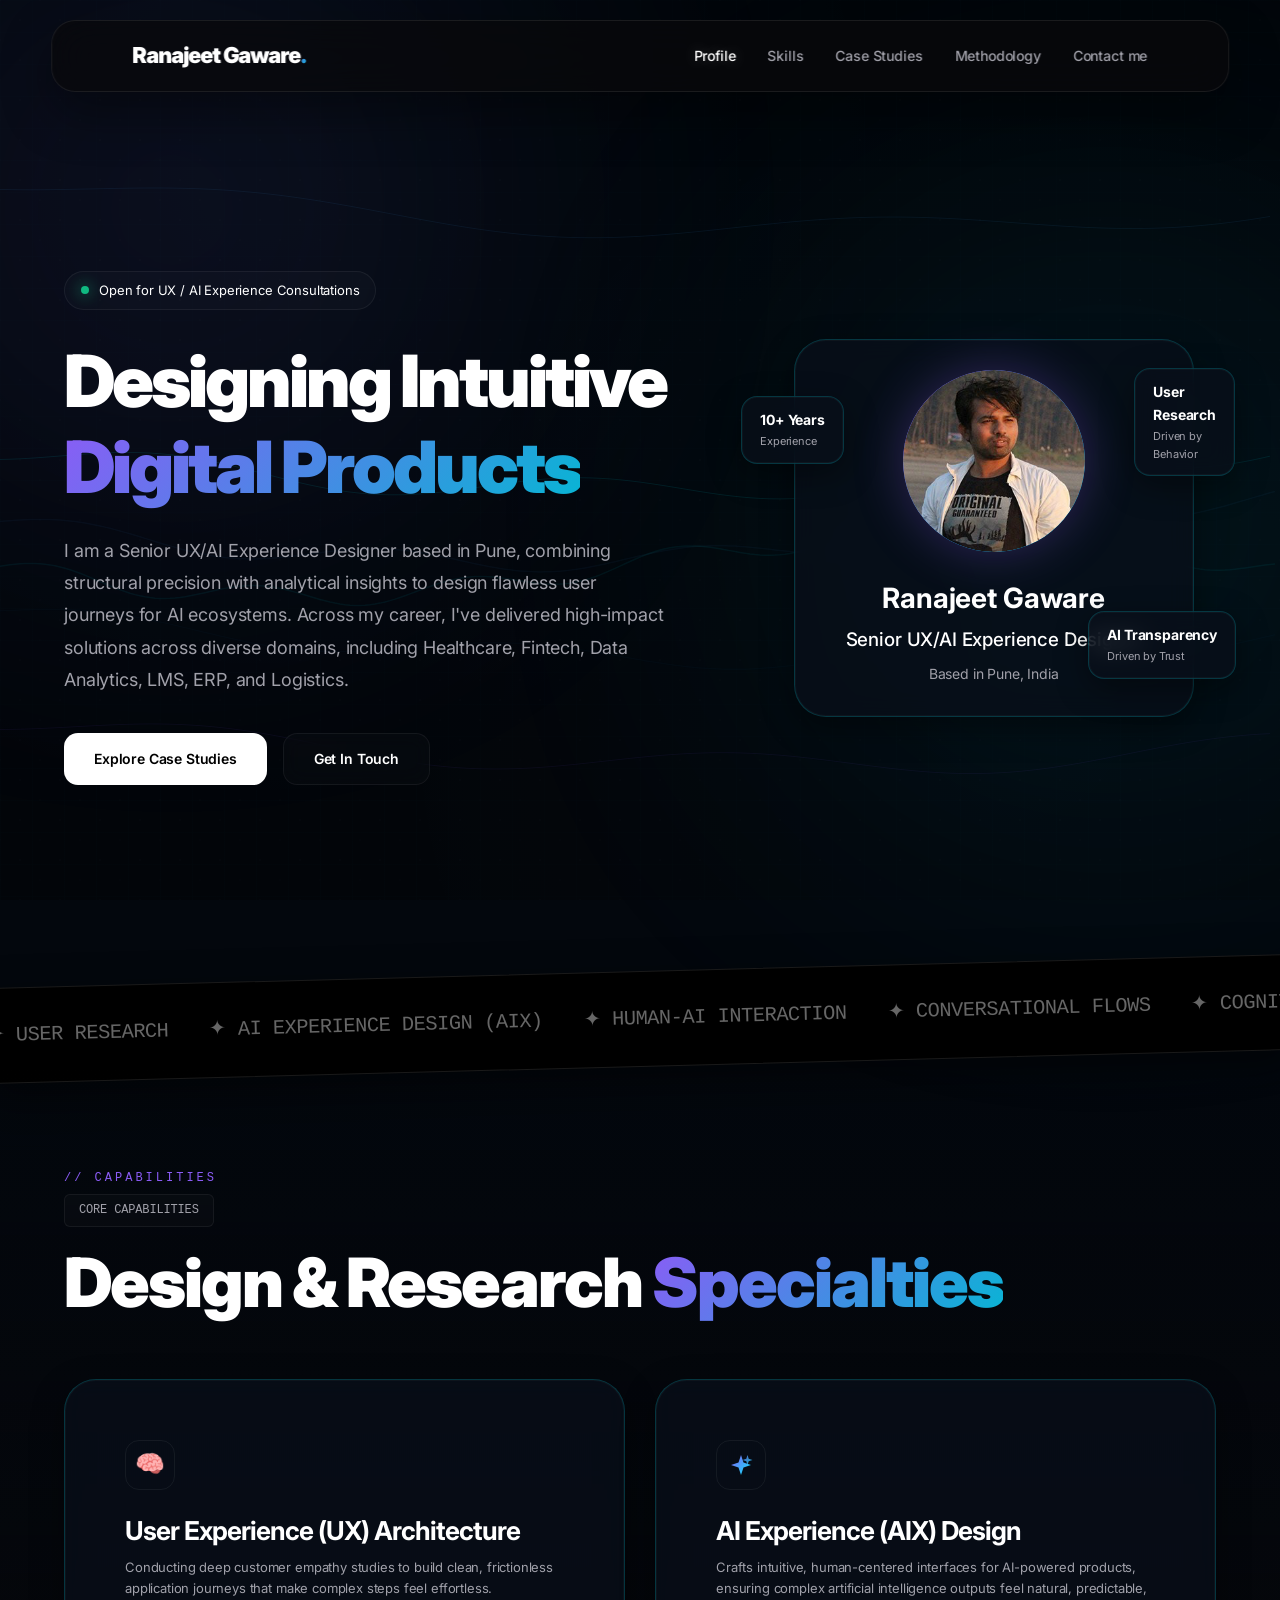
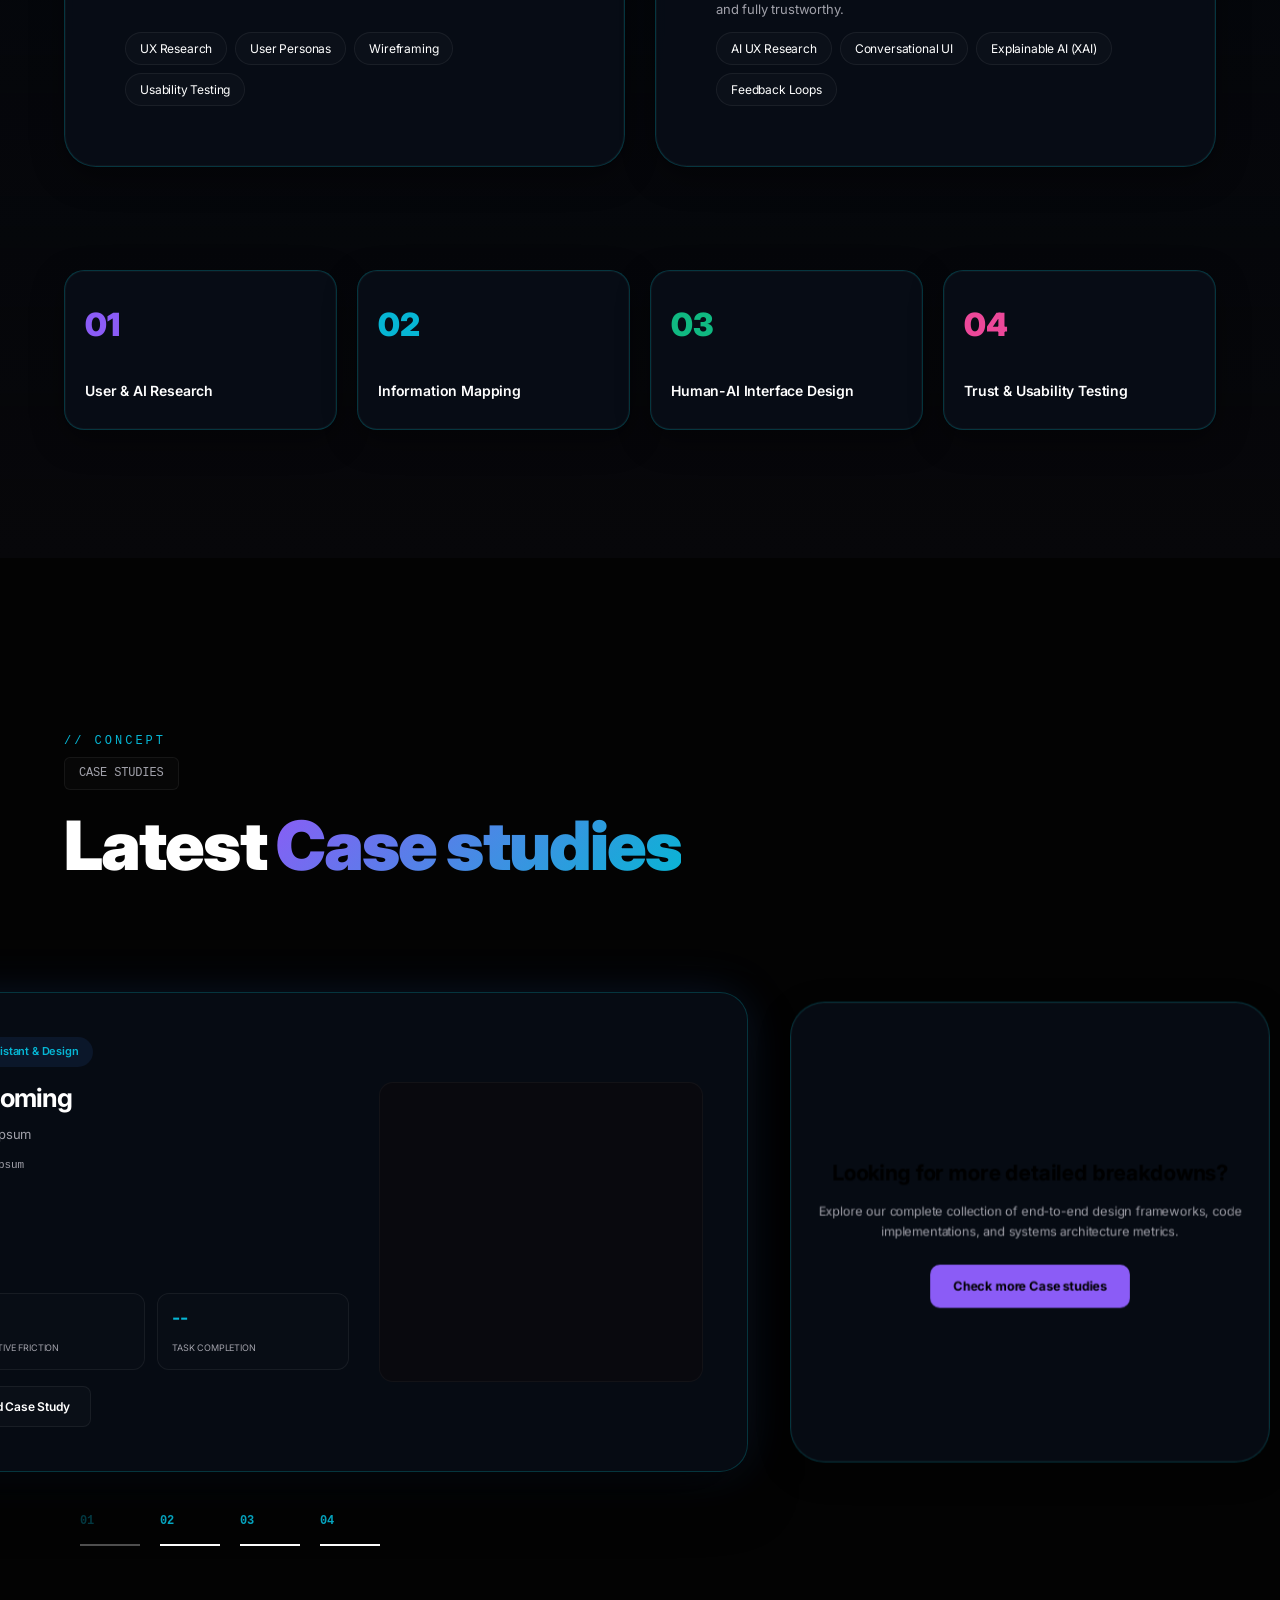
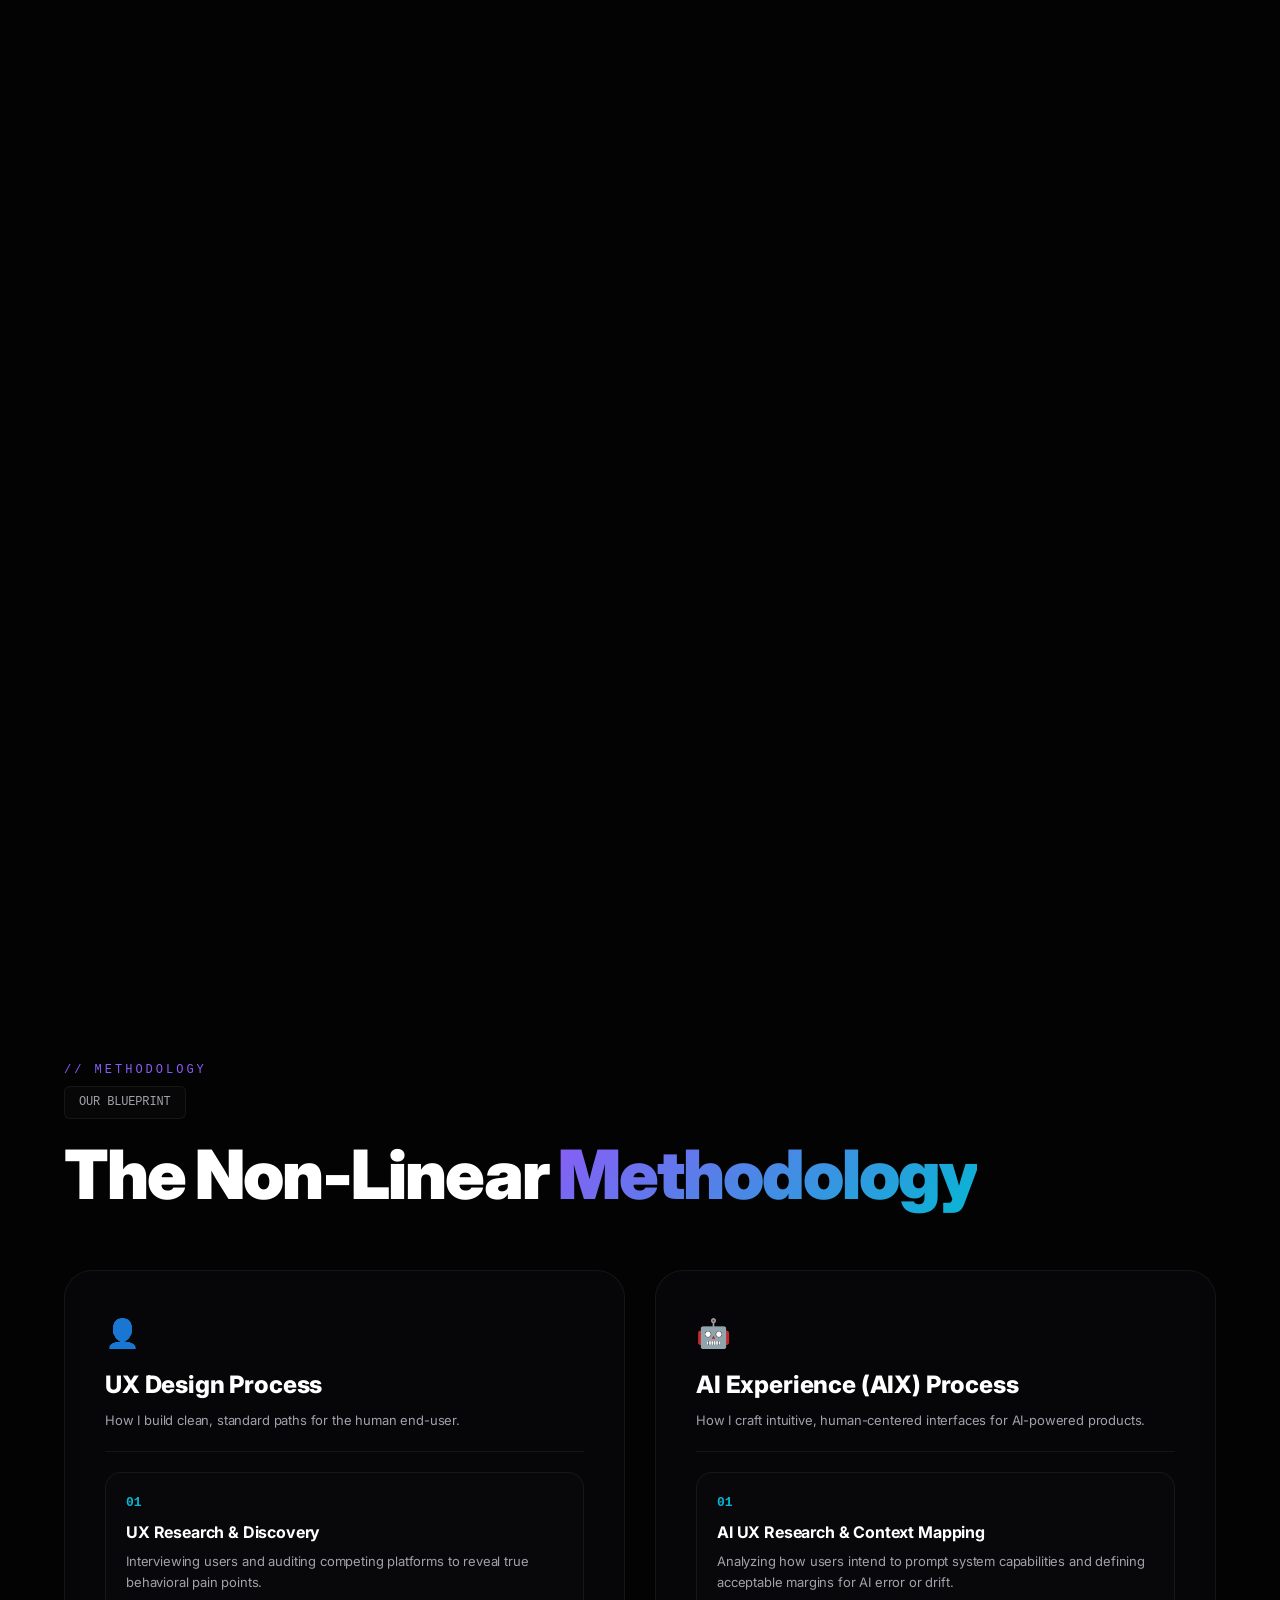
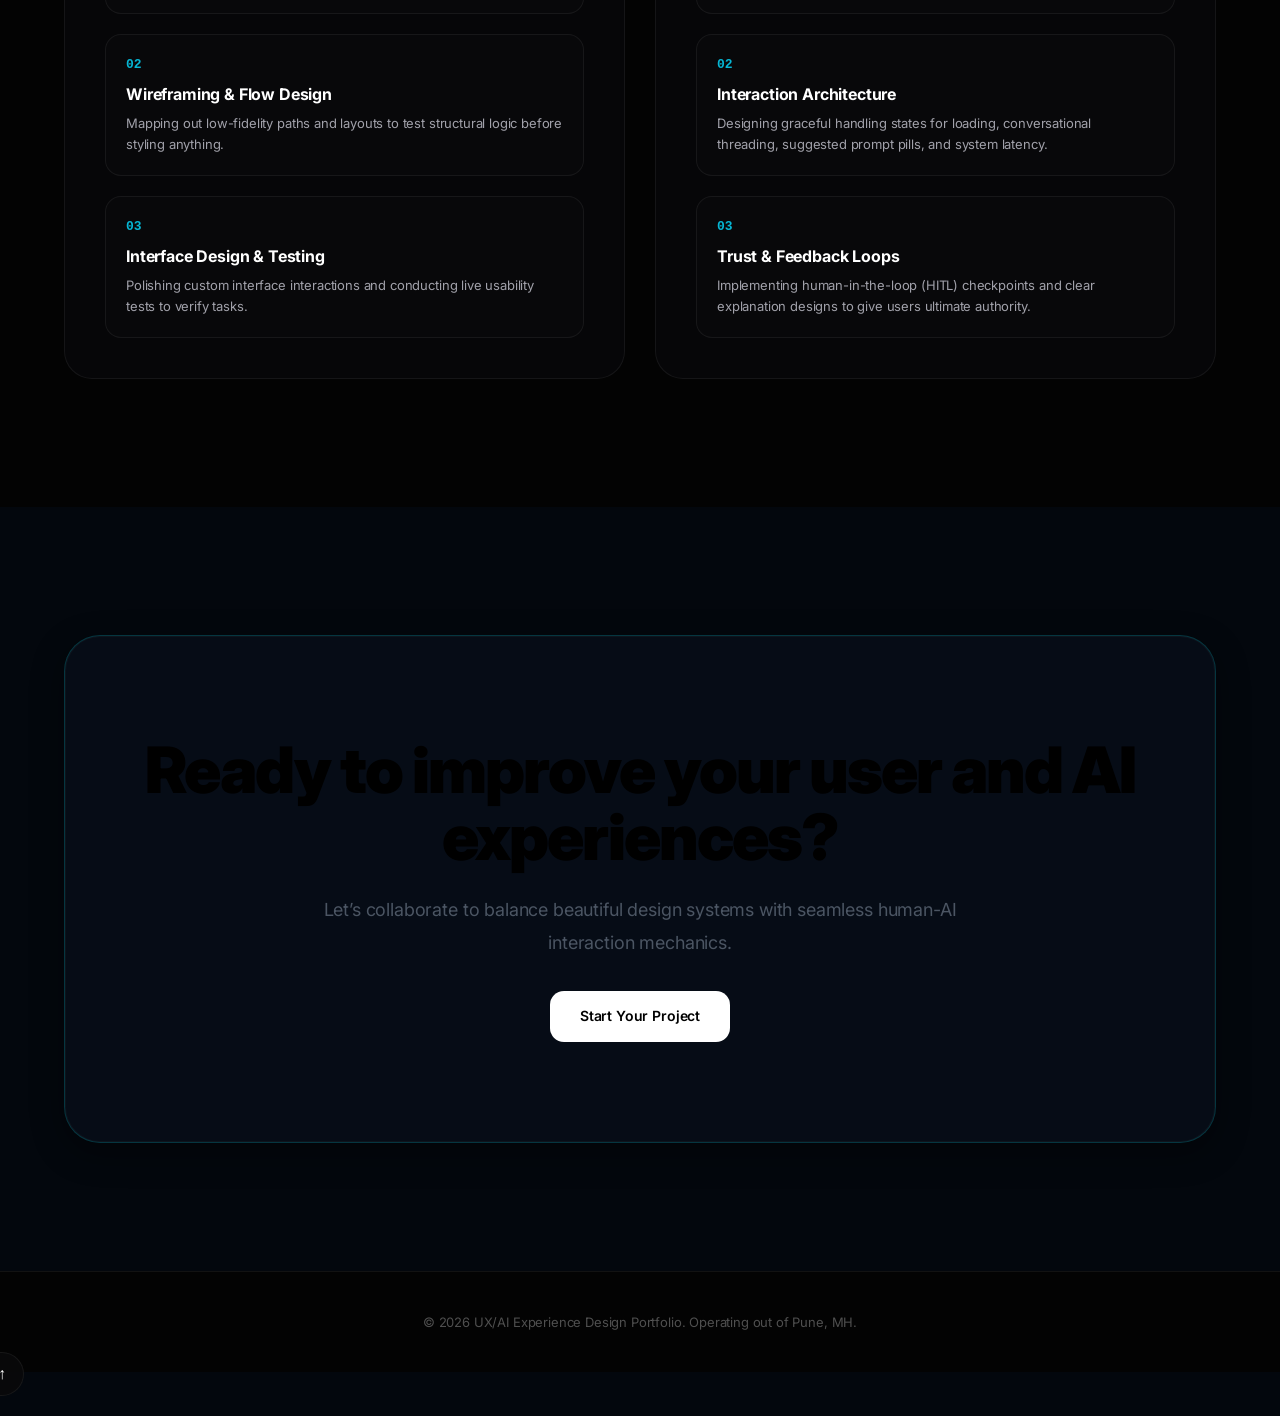
==== Index.html @ 6dd8212b "Add files via upload" ====
<!DOCTYPE html>
<html lang="en">
<head>
    <meta charset="UTF-8">
    <meta name="viewport" content="width=device-width, initial-scale=1.0">
    <title>UX & AI Experience Designer Portfolio</title>
    <link rel="stylesheet" href="style.css">
    <!-- Google Fonts: Inter -->
    <link rel="preconnect" href="https://fonts.googleapis.com">
    <link rel="preconnect" href="https://fonts.gstatic.com" crossorigin>
    <link href="https://fonts.googleapis.com/css2?family=Inter:wght@400;500;600;700;800;900&display=swap" rel="stylesheet">
    <style>
        .img1 {
            width: 100%;
            height: 100%;
            object-fit: cover;
            border-radius: 50%;
        }

        .img2 {
            width: 100%;
            height: 100%;
            object-fit: cover;
        }

        /* Base Body Background Styling */
        body {
            position: relative;
            background-color: #03070d;
        }

        /* 1. Global Page Background Canvas (Waves Animated across entire viewport) */
        #globalWaveCanvas {
            position: fixed;
            top: 0;
            left: 0;
            width: 100vw;
            height: 100vh;
            pointer-events: none;
            z-index: 0;
            opacity: 0.18; /* Softened wave opacity across the whole page */
        }

        /* 2. Global Page Grid Overlay (Subtle HUD Grid across the entire page background) */
        body::before {
            content: "";
            position: fixed;
            inset: 0;
            background-image: 
                radial-gradient(circle at 20% 20%, rgba(0, 242, 254, 0.08) 0%, transparent 50%),
                radial-gradient(circle at 80% 80%, rgba(79, 172, 254, 0.06) 0%, transparent 50%),
                linear-gradient(to right, rgba(0, 242, 254, 0.02) 1px, transparent 1px),
                linear-gradient(to bottom, rgba(0, 242, 254, 0.02) 1px, transparent 1px);
            background-size: 100% 100%, 100% 100%, 32px 32px, 32px 32px;
            pointer-events: none;
            z-index: 0;
            opacity: 0.25; /* Reduced grid opacity for a soft background presence */
        }

        /* Hero Wave Canvas Styling - Scoped overlay inside Hero Section */
        .hero {
            position: relative;
            overflow: hidden;
        }

        #waveCanvas {
            position: absolute;
            top: 0;
            left: 0;
            width: 100%;
            height: 100%;
            pointer-events: none;
            z-index: 1;
            opacity: 0.3; /* Soft opacity for hero interactive wave overlay */
        }

        /* Ensure content sits above the canvas background layer */
        header, section, .skills-marquee, footer, button#backToTop {
            position: relative;
            z-index: 2;
        }

        .hero .container {
            position: relative;
            z-index: 2;
        }

        /* Clean Glassmorphism Cards without individual internal grids */
        .case-card, .expertise-card, .profile-card, .float-card, .feature-box, .cta-card {
            background: rgba(8, 15, 26, 0.75) !important;
            backdrop-filter: blur(12px);
            -webkit-backdrop-filter: blur(12px);
            border: 1px solid rgba(0, 242, 254, 0.18) !important;
            box-shadow: 0 10px 32px 0 rgba(0, 0, 0, 0.4), inset 0 0 0 1px rgba(255, 255, 255, 0.03);
            transition: all 0.3s ease;
        }

        .case-card:hover, .expertise-card:hover {
            border-color: rgba(0, 242, 254, 0.45) !important;
            box-shadow: 0 14px 40px 0 rgba(0, 242, 254, 0.12), inset 0 0 0 1px rgba(0, 242, 254, 0.25);
        }
    </style>
</head>
<body>

    <!-- FULL-PAGE SUBTLE WAVE BACKGROUND CANVAS -->
    <canvas id="globalWaveCanvas"></canvas>

    <!-- 1. SCROLL PROGRESS BAR -->
    <div id="scroll-progress"></div>

    <!-- 2. FLOATING GLOW CANVAS OBJECTS -->
    <div class="glow one"></div>
    <div class="glow two"></div>

    <!-- 3. NAVIGATION HEADER -->
    <header>
        <div class="container">
            <nav>
                <div class="logo">Ranajeet Gaware<span>.</span></div>   
                <button class="nav-toggle" id="navToggle" aria-label="Toggle navigation">
                    <span></span>
                    <span></span>
                    <span></span>
                </button>
                <div class="menu" id="navMenu">
                    <a href="home.html" class="active">Profile</a>
                    <a href="#expertise">Skills</a>
                    <a href="cccc_copy.html">Case Studies</a>
                    <a href="Methodology.html">Methodology</a>
                    <a href="contact_me.html">Contact me</a>
                </div>
            </nav>
        </div>
    </header>

    <!-- 4. HERO SECTION (Personalized Profile with Interactive Wave Background) -->
    <section id="hero" class="hero">
        <canvas id="waveCanvas"></canvas>
        <div class="container">
            <div class="hero-grid">
                <div class="hero-left">
                    <div class="badge">
                        <div class="badge-dot"></div>
                        <span>Open for UX / AI Experience Consultations</span>
                    </div>
                    <h1 class="hero-title">Designing Intuitive <span class="gradient">Digital Products</span></h1>
                    <p class="hero-text">I am a Senior UX/AI Experience Designer based in Pune, combining structural precision with analytical insights to design flawless user journeys for AI ecosystems. Across my career, I've delivered high-impact solutions across diverse domains, including Healthcare, Fintech, Data Analytics, LMS, ERP, and Logistics.</p>
                    <div class="hero-buttons">
                        <a href="cccc_copy.html" class="btn btn-primary">Explore Case Studies</a>
                        <a href="#cta" class="btn btn-secondary">Get In Touch</a>
                    </div>
                </div>
                <div class="hero-right">
                    <div class="profile-card">
                        <div class="avatar"><img src="pf.jpg" alt="Ranajeet Gaware Profile" class="img1"></div>
                        <div class="profile-name">
                            <h2 class="profile-title">Ranajeet Gaware</h2>
                            <h3 style="font-weight:500;">Senior UX/AI Experience Designer</h3>
                            <p class="profile-role">Based in Pune, India</p>
                        </div>
                    </div>
                    <div class="float-card float-one">
                      
                            <h4>10+ Years</h4>
                        <p>Experience</p>
                    </div>
                    <div class="float-card float-two">
                        <h4>AI Transparency</h4>
                        <p>Driven by Trust</p>
                    </div>
                     <div class="float-card float-three" style="margin-left: 382px; margin-top: 29px;">
                         <h4>User Research</h4>
                        <p>Driven by Behavior</p>
                    </div>  
                </div>
            </div>
        </div>
    </section>

    <!-- 5. SKILLS MARQUEE -->
    <div class="skills-marquee">
        <div class="marquee">
            <div class="marquee-content">
                <span>✦ User Research</span>
                <span>✦ AI Experience Design (AIX)</span>
                <span>✦ Human-AI Interaction</span>
                <span>✦ Conversational Flows</span>
                <span>✦ Cognitive Load Optimization</span>
                <span>✦ Trust & Transparency</span>
                <span>✦ User Research</span>
                <span>✦ AI Experience Design (AIX)</span>
            </div>
        </div>
    </div>

    <!-- 6. CORE SYSTEMS OF EXECUTION -->
    <section id="expertise" class="expertise">
        <div class="container">
            <div class="section-header">
                <div class="section-label">Core Capabilities</div>
                <h2 class="section-title">Design & Research <span class="gradient">Specialties</span></h2>
            </div>
            
            <div class="expertise-grid">
                <!-- Card 1: UX Focus -->
                <div class="expertise-card ux-card">
                    <div>
                        <div class="card-icon">🧠</div>
                        <h3 class="card-title">User Experience (UX) Architecture</h3>
                        <p class="card-text">Conducting deep customer empathy studies to build clean, frictionless application journeys that make complex steps feel effortless.</p>
                    </div>
                    <div class="tags">
                        <span class="tag">UX Research</span>
                        <span class="tag">User Personas</span>
                        <span class="tag">Wireframing</span>
                        <span class="tag">Usability Testing</span>
                    </div>
                </div>

                <!-- Card 2: AI Experience Focus -->
                <div class="expertise-card aix-card">
                    <div>
                        <div class="card-icon">
                     <svg width="24" height="24" viewBox="0 0 24 24" fill="none" xmlns="http://www.w3.org/2000/svg">
  <defs>
    <linearGradient id="ai-sparkle-gradient" x1="2" y1="2" x2="23.5" y2="22" gradientUnits="userSpaceOnUse">
      <stop offset="0%" stop-color="#8B5CF6" />
      <stop offset="100%" stop-color="#00F0FF" />
    </linearGradient>
  </defs>
  
  <!-- Primary Sparkle -->
  <path d="M12 2L14.5 9.5L22 12L14.5 14.5L12 22L9.5 14.5L2 12L9.5 9.5L12 2Z" fill="url(#ai-sparkle-gradient)"/>
  
  <!-- Secondary Accent Sparkle -->
  <path d="M18.5 2L19.7 5.8L23.5 7L19.7 8.2L18.5 12L17.3 8.2L13.5 7L17.3 5.8L18.5 2Z" fill="url(#ai-sparkle-gradient)" opacity="0.8"/>
</svg>
</div>
                        <h3 class="card-title">AI Experience (AIX) Design</h3>
                        <p class="card-text">Crafts intuitive, human-centered interfaces for AI-powered products, ensuring complex artificial intelligence outputs feel natural, predictable, and fully trustworthy.</p>
                    </div>
                    <div class="tags">
                        <span class="tag">AI UX Research</span>
                        <span class="tag">Conversational UI</span>
                        <span class="tag">Explainable AI (XAI)</span>
                        <span class="tag">Feedback Loops</span>
                    </div>
                </div>
            </div>

            <!-- Quantitative Skill Validation Grid Below -->
            <div class="feature-stats">
                <div class="feature-box fb-1">
                    <div class="feature-number">01</div>
                    <div class="feature-title">User & AI Research</div>
                </div>
                <div class="feature-box fb-2">
                    <div class="feature-number">02</div>
                    <div class="feature-title">Information Mapping</div>
                </div>
                <div class="feature-box fb-3">
                    <div class="feature-number">03</div>
                    <div class="feature-title">Human-AI Interface Design</div>
                </div>
                <div class="feature-box fb-4">
                    <div class="feature-number">04</div>
                    <div class="feature-title">Trust & Usability Testing</div>
                </div>
            </div>
        </div>
    </section>

    <!-- Home Page Case Studies Section -->
    <section class="scroll-carousel-section car_bg">
        <div class="carousel-sticky-wrapper">
            <div class="container">
                <div class="section-header">
                    <div class="section-label">CASE STUDIES</div>
                    <h2 class="section-title">Latest <span class="gradient">Case studies</span></h2>
                </div>
            </div>

            <!-- Horizontal Carousel Track Container -->
            <div class="carousel-track-container" id="carouselContainer">
              <div class="carousel-track" id="caseStudiesTrack">
                    
                    <!-- Card 1 -->
                   <div class="case-card" data-index="1">
                        <div class="card-left">
                            <div>
                                <span class="card-tag tag-purple">AI Assistant & Design</span>
                                <h3 class="card-title">Upcoming</h3>
                                <p class="card-text">Lorem Ipsum</p>
                                <div class="card-meta">Lorem Ipsum</div>
                            </div>
                            <div class="card-bottom-content">
                                <div class="card-metrics">
                                    <div class="metric-box">
                                        <span class="m-val">--</span>
                                        <span class="m-lbl">Cognitive Friction</span>
                                    </div>
                                    <div class="metric-box">
                                        <span class="m-val">--</span>
                                        <span class="m-lbl">Task Completion</span>
                                    </div>
                                </div>
                                <a href="#" class="btn-case">Read Case Study</a>
                            </div>
                        </div>
                        <div class="card-right">
                            <div class="wireframe-mockup layout-bottom">
                                <div class="wf-header"><span class="dot"></span><span class="dot"></span><span class="dot"></span></div>
                                <div class="wf-main-block"></div>
                                <div class="wf-grid-bottom"><div class="wf-block"></div><div class="wf-block"></div></div>
                            </div>
                        </div>
                    </div>


                    <!-- Card 2 -->

  <a href="cccc_copy.html" style="text-decoration: none;">
                    <div class="case-card" data-index="2" >
                        <div class="card-left">
                            <div>
                                <span class="card-tag tag-blue">Retail Analytics Suite</span>
                                <h3 class="card-title">Optimizing Multi-Market Retail Assortments</h3>
                                <p class="card-text">Designed an end-to-end operational workspace that transforms granular multi-attribute store performance data into highly targeted, macro-optimized location clusters.</p>
                                <div class="card-meta">UX/UI Design • Data Architecture Layout</div>
                            </div>
                            <div class="card-bottom-content">
                                <div class="card-metrics">
                                    <div class="metric-box">
                                        <span class="m-val">+42%</span>
                                        <span class="m-lbl">Completion Speed</span>
                                    </div>
                                    <div class="metric-box">
                                        <span class="m-val">+4.2%</span>
                                        <span class="m-lbl">PROFIT MARGIN GROW</span>
                                    </div>
                                </div>
                                <a href="#" class="btn-case">Read Case Study</a>
                            </div>
                        </div>
                    <a href="cccc_copy.html" style="text-decoration: none;">   <div class="card-right">
                            <div class="wireframe-mockup layout-top">
                                <div class="wf-header"><span class="dot"></span><span class="dot"></span><span class="dot"></span></div>
                                <div class="wf-main-block"><img src="CS11.png" alt="Case Study Preview" class="img2"></div>
                            </div></a> 
                        </div>
                    </div>
                    </a>





                   
                    <!-- Card 3 -->
                    <div class="case-card" data-index="3">
                        <div class="card-left">
                            <div>
                                <span class="card-tag tag-blue">AI Assistant & Design</span>
                                <h3 class="card-title">Upcoming</h3>
                                <p class="card-text">Lorem Ipsum</p>
                                <div class="card-meta">Lorem Ipsum</div>
                            </div>
                            <div class="card-bottom-content">
                                <div class="card-metrics">
                                    <div class="metric-box">
                                        <span class="m-val">--</span>
                                        <span class="m-lbl">Cognitive Friction</span>
                                    </div>
                                    <div class="metric-box">
                                        <span class="m-val">--</span>
                                        <span class="m-lbl">Task Completion</span>
                                    </div>
                                </div>
                                <a href="#" class="btn-case">Read Case Study</a>
                            </div>
                        </div>
                        <div class="card-right">
                            <div class="wireframe-mockup layout-top">
                                <div class="wf-header"><span class="dot"></span><span class="dot"></span><span class="dot"></span></div>
                                <div class="wf-main-block"></div>
                                <div class="wf-grid-top"><div class="wf-block"></div><div class="wf-block"></div><div class="wf-block"></div></div>
                            </div>
                        </div>
                    </div>

                    <!-- Card 4 -->
                    <div class="case-card" data-index="4">
                        <div class="card-left">
                            <div>
                                <span class="card-tag tag-blue">AI Assistant & Design</span>
                                <h3 class="card-title">Upcoming</h3>
                                <p class="card-text">Lorem Ipsum</p>
                                <div class="card-meta">Lorem Ipsum</div>
                            </div>
                            <div class="card-bottom-content">
                                <div class="card-metrics">
                                    <div class="metric-box">
                                        <span class="m-val">--</span>
                                        <span class="m-lbl">Cognitive Friction</span>
                                    </div>
                                    <div class="metric-box">
                                        <span class="m-val">--</span>
                                        <span class="m-lbl">Task Completion</span>
                                    </div>
                                </div>
                                <a href="#" class="btn-case">Read Case Study</a>
                            </div>
                        </div>
                        <div class="card-right">
                            <div class="wireframe-mockup layout-bottom">
                                <div class="wf-header"><span class="dot"></span><span class="dot"></span><span class="dot"></span></div>
                                <div class="wf-grid-bottom"><div class="wf-block"></div><div class="wf-block"></div><div class="wf-block"></div></div>
                                <div class="wf-main-block"></div>
                            </div>
                        </div>
                    </div>

                    <!-- Card 5: Final Call-To-Action Card -->
                    <div class="case-card cta-card" data-index="5">
                        <div class="cta-card-content">
                            <div class="cta-icon-wrapper">
                                <div class="cta-circles">
                                    <div class="circle c1"></div>
                                    <div class="circle c2"></div>
                                </div>
                            </div>
                            <h3 class="cta-title" sty>Looking for more detailed breakdowns?</h3>
                            <p class="cta-desc">Explore our complete collection of end-to-end design frameworks, code implementations, and systems architecture metrics.</p>
                            <a href="cccc_copy.html" class="btn-case-more">Check more Case studies</a>
                        </div>
                    </div>

                </div>
            </div>

            <!-- Dynamic Step Indicators -->
            <div class="carousel-indicators-container">
                <div class="indicator-step active" data-step="1"><span class="step-num">01</span><span class="step-line"></span></div>
                <div class="indicator-step" data-step="2"><span class="step-num">02</span><span class="step-line"></span></div>
                <div class="indicator-step" data-step="3"><span class="step-num">03</span><span class="step-line"></span></div>
                <div class="indicator-step" data-step="4"><span class="step-num">04</span><span class="step-line"></span></div>
            </div>
        </div>
    </section>

    <!-- 8. STRATEGY PROCESS LAB -->
    <section id="process" class="process">
        <div class="container">
            <div class="section-header">
                <div class="section-label">Our Blueprint</div>
                <h2 class="section-title">The Non-Linear <span class="gradient">Methodology</span></h2>
            </div>

            <div class="process-grid-split">
                <!-- Track A: UX Design Process Column -->
                <div class="process-track-column">
                    <div class="track-header">
                        <span class="track-icon">👤</span>
                        <h3>UX Design Process</h3>
                        <p>How I build clean, standard paths for the human end-user.</p>
                    </div>
                    
                    <div class="process-step-card">
                        <div class="step-num">01</div>
                        <h4>UX Research & Discovery</h4>
                        <p>Interviewing users and auditing competing platforms to reveal true behavioral pain points.</p>
                    </div>
                    <div class="process-step-card">
                        <div class="step-num">02</div>
                        <h4>Wireframing & Flow Design</h4>
                        <p>Mapping out low-fidelity paths and layouts to test structural logic before styling anything.</p>
                    </div>
                    <div class="process-step-card">
                        <div class="step-num">03</div>
                        <h4>Interface Design & Testing</h4>
                        <p>Polishing custom interface interactions and conducting live usability tests to verify tasks.</p>
                    </div>
                </div>

                <!-- Track B: AI Experience (AIX) Process Column -->
                <div class="process-track-column">
                    <div class="track-header">
                        <span class="track-icon">🤖</span>
                        <h3>AI Experience (AIX) Process</h3>
                        <p>How I craft intuitive, human-centered interfaces for AI-powered products.</p>
                    </div>
                    
                    <div class="process-step-card">
                        <div class="step-num">01</div>
                        <h4>AI UX Research & Context Mapping</h4>
                        <p>Analyzing how users intend to prompt system capabilities and defining acceptable margins for AI error or drift.</p>
                    </div>
                    <div class="process-step-card">
                        <div class="step-num">02</div>
                        <h4>Interaction Architecture</h4>
                        <p>Designing graceful handling states for loading, conversational threading, suggested prompt pills, and system latency.</p>
                    </div>
                    <div class="process-step-card">
                        <div class="step-num">03</div>
                        <h4>Trust & Feedback Loops</h4>
                        <p>Implementing human-in-the-loop (HITL) checkpoints and clear explanation designs to give users ultimate authority.</p>
                    </div>
                </div>
            </div>
        </div>
    </section>

    <!-- 9. CALL TO ACTION -->
    <section id="cta" class="cta">
        <div class="container">
            <div class="cta-card">
                <div class="cta-content">
                    <h2 class="title">Ready to improve your user and AI experiences?</h2>
                    <p class="subtitle">Let’s collaborate to balance beautiful design systems with seamless human-AI interaction mechanics.</p>
                    <div class="cta-buttons">
                        <a href="mailto:rgaware@outlook.com" class="btn btn-primary">Start Your Project</a>
                    </div>
                </div>
            </div>
        </div>
    </section>

    <!-- 10. FOOTER -->
    <footer class="footer">
        <div class="container">
            <div class="footer-bottom">
                <p>&copy; 2026 UX/AI Experience Design Portfolio. Operating out of Pune, MH.</p>
            </div>
        </div>
    </footer>

    <button id="backToTop" aria-label="Back to top">↑</button>

    <script>
    document.addEventListener('DOMContentLoaded', () => {
        // Mobile Navigation Toggle
        const navToggle = document.getElementById('navToggle');
        const navMenu = document.getElementById('navMenu');

        if (navToggle && navMenu) {
            navToggle.addEventListener('click', () => {
                navToggle.classList.toggle('active');
                navMenu.classList.toggle('active');
            });

            navMenu.querySelectorAll('a').forEach(link => {
                link.addEventListener('click', () => {
                    navToggle.classList.remove('active');
                    navMenu.classList.remove('active');
                });
            });
        }

        // Scroll Progress Bar & Back to Top
        const progressBar = document.getElementById('scroll-progress');
        const backToTopBtn = document.getElementById('backToTop');

        window.addEventListener('scroll', () => {
            const winScroll = document.documentElement.scrollTop || document.body.scrollTop;
            const height = document.documentElement.scrollHeight - document.documentElement.clientHeight;
            const scrolled = (winScroll / height) * 100;
            
            if (progressBar) {
                progressBar.style.width = scrolled + '%';
            }

            if (backToTopBtn) {
                if (winScroll > 300) {
                    backToTopBtn.style.opacity = '1';
                    backToTopBtn.style.pointerEvents = 'auto';
                } else {
                    backToTopBtn.style.opacity = '0';
                    backToTopBtn.style.pointerEvents = 'none';
                }
            }
        });

        if (backToTopBtn) {
            backToTopBtn.addEventListener('click', () => {
                window.scrollTo({ top: 0, behavior: 'smooth' });
            });
        }

        // Global Subtle Background Wave Canvas Logic
        const globalCanvas = document.getElementById('globalWaveCanvas');
        if (globalCanvas) {
            const gCtx = globalCanvas.getContext('2d');

            function resizeGlobalCanvas() {
                globalCanvas.width = window.innerWidth;
                globalCanvas.height = window.innerHeight;
            }

            window.addEventListener('resize', resizeGlobalCanvas);
            resizeGlobalCanvas();

            const globalWaves = [
                { yOffset: 0.2, length: 0.002, amplitude: 50, frequency: 0.01, color: 'rgba(79, 172, 254, 0.4)', speed: 0.003 },
                { yOffset: 0.5, length: 0.0025, amplitude: 40, frequency: 0.015, color: 'rgba(0, 242, 254, 0.5)', speed: 0.005 },
                { yOffset: 0.8, length: 0.002, amplitude: 45, frequency: 0.012, color: 'rgba(139, 92, 246, 0.35)', speed: 0.004 }
            ];

            let globalTime = 0;

            function animateGlobalWaves() {
                gCtx.clearRect(0, 0, globalCanvas.width, globalCanvas.height);

                globalWaves.forEach((wave) => {
                    gCtx.beginPath();
                    gCtx.strokeStyle = wave.color;
                    gCtx.lineWidth = 1;

                    for (let x = 0; x < globalCanvas.width; x += 10) {
                        let y = (globalCanvas.height * wave.yOffset) + 
                                Math.sin(x * wave.length + globalTime * wave.speed) * wave.amplitude + 
                                Math.cos(x * wave.frequency + globalTime) * 12;

                        if (x === 0) {
                            gCtx.moveTo(x, y);
                        } else {
                            gCtx.lineTo(x, y);
                        }
                    }
                    gCtx.stroke();
                });

                globalTime += 0.02;
                requestAnimationFrame(animateGlobalWaves);
            }

            animateGlobalWaves();
        }

        // Hero Wave Canvas & Mouse Interaction Logic
        const canvas = document.getElementById('waveCanvas');
        if (canvas) {
            const ctx = canvas.getContext('2d');

            function resizeCanvas() {
                canvas.width = canvas.parentElement.offsetWidth;
                canvas.height = canvas.parentElement.offsetHeight;
            }

            window.addEventListener('resize', resizeCanvas);
            resizeCanvas();

            const mouse = {
                x: canvas.width / 2,
                y: canvas.height / 2,
                targetX: canvas.width / 2,
                targetY: canvas.height / 2
            };

            window.addEventListener('mousemove', (e) => {
                const rect = canvas.getBoundingClientRect();
                mouse.targetX = e.clientX - rect.left;
                mouse.targetY = e.clientY - rect.top;
            });

            const waves = [
                { yOffset: 0.5, length: 0.003, amplitude: 40, frequency: 0.02, color: 'rgba(79, 172, 254, 0.15)', speed: 0.01 },
                { yOffset: 0.55, length: 0.005, amplitude: 30, frequency: 0.03, color: 'rgba(0, 242, 254, 0.2)', speed: 0.015 },
                { yOffset: 0.6, length: 0.002, amplitude: 50, frequency: 0.015, color: 'rgba(79, 172, 254, 0.08)', speed: 0.008 }
            ];

            let time = 0;

            function animateWaves() {
                mouse.x += (mouse.targetX - mouse.x) * 0.05;
                mouse.y += (mouse.targetY - mouse.y) * 0.05;

                ctx.clearRect(0, 0, canvas.width, canvas.height);

                waves.forEach((wave) => {
                    ctx.beginPath();
                    ctx.strokeStyle = wave.color;
                    ctx.lineWidth = 1.5;

                    for (let x = 0; x < canvas.width; x += 5) {
                        let distX = x - mouse.x;
                        let distY = (canvas.height * wave.yOffset) - mouse.y;
                        let distance = Math.sqrt(distX * distX + distY * distY);
                        
                        let mouseEffect = 0;
                        if (distance < 250) {
                            mouseEffect = (1 - distance / 250) * 30 * Math.sin(time * 2);
                        }

                        let y = (canvas.height * wave.yOffset) + 
                                Math.sin(x * wave.length + time * wave.speed) * wave.amplitude + 
                                Math.cos(x * wave.frequency + time) * 10 + 
                                (mouse.y - canvas.height * wave.yOffset) * (1 / (distance * 0.05 + 1)) * 0.2;

                        if (x === 0) {
                            ctx.moveTo(x, y);
                        } else {
                            ctx.lineTo(x, y);
                        }
                    }
                    ctx.stroke();
                });

                time += 0.05;
                requestAnimationFrame(animateWaves);
            }

            animateWaves();
        }

        // Case Studies Scroll Carousel Logic
        const section = document.querySelector('.scroll-carousel-section');
        const container = document.getElementById('carouselContainer');
        const track = document.getElementById('caseStudiesTrack');
        const indicators = document.querySelectorAll('.indicator-step');
        
        if (!section || !track || !container) return;

        let isVisible = false;
        let currentTranslate = 0;
        
        let isDragging = false;
        let startX = 0;
        let prevTranslate = 0;

        const sectionObserver = new IntersectionObserver((entries) => {
            entries.forEach(entry => { isVisible = entry.isIntersecting; });
        }, { threshold: 0.01 });
        sectionObserver.observe(section);

        const getMaxMove = () => {
            return track.scrollWidth - window.innerWidth + parseFloat(getComputedStyle(container).paddingLeft || 40);
        };

        const updateActiveStates = () => {
            const cards = document.querySelectorAll('.case-card');
            const viewportCenter = window.innerWidth / 2;
            let closestCardIndex = 1;
            let smallestDistance = Infinity;

            cards.forEach((card) => {
                const rect = card.getBoundingClientRect();
                const cardCenter = rect.left + (rect.width / 2);
                const distanceFromCenter = Math.abs(viewportCenter - cardCenter);

                if (distanceFromCenter < smallestDistance) {
                    smallestDistance = distanceFromCenter;
                    closestCardIndex = parseInt(card.getAttribute('data-index'));
                }
            });

            cards.forEach((card) => {
                if (parseInt(card.getAttribute('data-index')) === closestCardIndex) {
                    card.classList.add('active-card');
                } else {
                    card.classList.remove('active-card');
                }
            });

            const activeIndicatorNum = Math.min(4, closestCardIndex);
            indicators.forEach((indicator) => {
                const stepNum = parseInt(indicator.getAttribute('data-step'));
                if (stepNum === activeIndicatorNum) {
                    indicator.classList.add('active');
                } else {
                    indicator.classList.remove('active');
                }
            });
        };

        window.addEventListener('scroll', () => {
            if (!isVisible || isDragging || window.innerWidth <= 968) return;

            const sectionTop = section.offsetTop;
            const sectionHeight = section.offsetHeight;
            const windowHeight = window.innerHeight;
            const scrollPosition = window.scrollY;

            const scrollRange = sectionHeight - windowHeight;
            const relativeScroll = scrollPosition - sectionTop;
            
            let progress = relativeScroll / scrollRange;
            progress = Math.max(0, Math.min(1, progress));

            currentTranslate = -(progress * getMaxMove());
            track.style.transform = `translateX(${currentTranslate}px)`;
            
            updateActiveStates();
        });

        const dragStart = (e) => {
            if (window.innerWidth <= 968) return;
            isDragging = true;
            startX = (e.type === 'touchstart') ? e.touches[0].clientX : e.clientX;
            prevTranslate = currentTranslate;
            track.style.transition = 'none';
        };

        const dragMove = (e) => {
            if (!isDragging) return;
            const currentX = (e.type === 'touchmove') ? e.touches[0].clientX : e.clientX;
            const currentMovedDistance = currentX - startX;
            
            currentTranslate = prevTranslate + currentMovedDistance;
            
            const maxMove = -getMaxMove();
            if (currentTranslate > 0) currentTranslate = 0;
            if (currentTranslate < maxMove) currentTranslate = maxMove;

            track.style.transform = `translateX(${currentTranslate}px)`;
            updateActiveStates();
        };

        const dragEnd = () => {
            if (!isDragging) return;
            isDragging = false;
            track.style.transition = 'transform 0.4s cubic-bezier(0.25, 1, 0.5, 1)';
            
            if (isVisible) {
                const maxMove = getMaxMove();
                const progress = Math.abs(currentTranslate) / maxMove;
                const sectionTop = section.offsetTop;
                const scrollRange = section.offsetHeight - window.innerHeight;
                
                window.scrollTo({
                    top: sectionTop + (progress * scrollRange),
                    behavior: 'auto'
                });
            }
        };

        container.addEventListener('mousedown', dragStart);
        container.addEventListener('mousemove', dragMove);
        window.addEventListener('mouseup', dragEnd);
        container.addEventListener('mouseleave', dragEnd);

        container.addEventListener('touchstart', dragStart, { passive: true });
        container.addEventListener('touchmove', dragMove, { passive: true });
        window.addEventListener('touchend', dragEnd);
        
        setTimeout(() => updateActiveStates(), 100);
    });
    </script>
</body>
</html>
---- style.css ----
/*==================================================
1. RESET & SYSTEM CONFIGURATION
==================================================*/

* {
    margin: 0;
    padding: 0;
    box-sizing: border-box;
}

html {
    scroll-behavior: smooth;
}

body {
    font-family: "Inter", sans-serif;
    background: #030303;
    color: #fff;
    overflow-x: hidden;
    line-height: 1.6;
    letter-spacing: -0.01em;
}

img {
    max-width: 100%;
    height: auto;
    display: block;
}

/*==================================================
2. VARIABLES
==================================================*/

:root {
    --bg: #030303;
    --surface: #09090b;
    --card: #121217;
    --border: rgba(255, 255, 255, .06);
    --text: #ffffff;
    --muted: #a1a1aa;
    --purple: #8b5cf6;
    --cyan: #06b6d4;
    --green: #10b981;
    --pink: #ec4899;
    --gradient: linear-gradient(135deg, #8b5cf6 0%, #06b6d4 100%);
}

/*==================================================
3. SCROLLBAR
==================================================*/

::-webkit-scrollbar {
    width: 5px;
}

::-webkit-scrollbar-track {
    background: #030303;
}

::-webkit-scrollbar-thumb {
    background: #27272a;
    border-radius: 10px;
}

::-webkit-scrollbar-thumb:hover {
    background: var(--purple);
}

/*==================================================
4. DYNAMIC BACKGROUNDS & GLOWS
==================================================*/

body::before {
    content: "";
    position: fixed;
    inset: 0;
    background:
        radial-gradient(circle at 80% 20%, rgba(6, 182, 212, .08), transparent 40%),
        radial-gradient(circle at 15% 80%, rgba(139, 92, 246, .08), transparent 40%),
        #030303;
    z-index: -3;
}

body::after {
    content: "";
    position: fixed;
    inset: 0;
    background-image: 
        radial-gradient(rgba(255, 255, 255, 0.015) 1px, transparent 0),
        radial-gradient(rgba(255, 255, 255, 0.01) 1px, transparent 0);
    background-size: 40px 40px;
    background-position: 0 0, 20px 20px;
    z-index: -2;
}

.glow {
    position: fixed;
    width: min(600px, 80vw);
    height: min(600px, 80vw);
    border-radius: 50%;
    filter: blur(160px);
    opacity: .12;
    pointer-events: none;
    z-index: -1;
}

.glow.one { background: var(--purple); top: -10%; left: -10%; animation: floatGlow 20s infinite alternate; }
.glow.two { background: var(--cyan); bottom: 10%; right: -10%; animation: floatGlow 15s infinite alternate-reverse; }

@keyframes floatGlow {
    0% { transform: translate(0, 0) scale(1); }
    100% { transform: translate(60px, -40px) scale(1.1); }
}

/*==================================================
5. LAYOUT CONTAINERS & REUSABLE COMPONENTS
==================================================*/

.container {
    width: min(1400px, 90%);
    margin: auto;
}

section {
    padding: clamp(60px, 10vw, 160px) 0;
    position: relative;
    z-index: 1;
}

.section-header {
    margin-bottom: clamp(30px, 5vw, 60px);
    position: relative;
}

.section-header::after {
    content: "// CONCEPT";
    position: absolute;
    left: 0;
    top: -25px;
    font-family: monospace;
    font-size: 12px;
    color: var(--cyan);
    letter-spacing: 3px;
}

.section-label {
    display: inline-flex;
    align-items: center;
    gap: 8px;
    padding: 6px 14px;
    border-radius: 6px;
    background: rgba(255, 255, 255, .02);
    border: 1px solid var(--border);
    margin-bottom: 20px;
    font-size: 12px;
    font-family: monospace;
    text-transform: uppercase;
    color: var(--muted);
}

.section-title {
    font-size: clamp(32px, 6vw, 68px);
    font-weight: 900;
    line-height: 1.05;
    letter-spacing: -2px;
}

/*==================================================
6. NAVIGATION BAR (Responsive Glassmorphism)
==================================================*/

header {
    position: fixed;
    top: 20px;
    left: 50%;
    transform: translateX(-50%);
    width: min(1200px, 92%);
    z-index: 1000;
    backdrop-filter: blur(20px);
    -webkit-backdrop-filter: blur(20px);
    background: rgba(9, 9, 11, .75);
    border: 1px solid rgba(255, 255, 255, .08);
    border-radius: 24px;
    padding: 0 24px;
    box-shadow: 0 20px 50px rgba(0, 0, 0, 0.4);
}

nav {
    height: 70px;
    display: flex;
    justify-content: space-between;
    align-items: center;
}

.logo {
    font-size: 22px;
    font-weight: 900;
    letter-spacing: -1px;
}

.logo span {
    background: var(--gradient);
    -webkit-background-clip: text;
    -webkit-text-fill-color: transparent;
}

.menu {
    display: flex;
    gap: 32px;
}

.menu a {
    color: var(--muted);
    text-decoration: none;
    font-size: 14px;
    font-weight: 500;
    transition: .3s;
}

.menu a:hover,
.menu a.active {
    color: #fff;
    text-shadow: 0 0 15px rgba(255, 255, 255, 0.3);
}

/* Navigation Toggle Button */
.nav-toggle {
    display: none;
    background: transparent;
    border: none;
    cursor: pointer;
    flex-direction: column;
    gap: 5px;
    padding: 5px;
}

.nav-toggle span {
    display: block;
    width: 24px;
    height: 2px;
    background: #fff;
    transition: 0.3s;
}

/* Mobile Nav Overlay */
@media (max-width: 868px) {
    .nav-toggle {
        display: flex;
    }

    .menu {
        position: fixed;
        top: 80px;
        left: 0;
        right: 0;
        background: rgba(9, 9, 11, 0.95);
        backdrop-filter: blur(25px);
        -webkit-backdrop-filter: blur(25px);
        flex-direction: column;
        padding: 30px;
        gap: 20px;
        border-radius: 20px;
        border: 1px solid var(--border);
        opacity: 0;
        pointer-events: none;
        transform: translateY(-10px);
        transition: 0.3s ease;
    }

    .menu.active {
        opacity: 1;
        pointer-events: auto;
        transform: translateY(0);
    }

    .nav-toggle.active span:nth-child(1) { transform: translateY(7px) rotate(45deg); }
    .nav-toggle.active span:nth-child(2) { opacity: 0; }
    .nav-toggle.active span:nth-child(3) { transform: translateY(-7px) rotate(-45deg); }
}

/*==================================================
7. BUTTONS & TYPOGRAPHY
==================================================*/

.title {
    font-size: clamp(36px, 6vw, 64px);
    line-height: 1.05;
    margin-bottom: 24px;
    letter-spacing: -2px;
    font-weight: 900;
}

.gradient {
    background: var(--gradient);
    -webkit-background-clip: text;
    -webkit-text-fill-color: transparent;
}

.subtitle {
    color: var(--muted);
    font-size: clamp(15px, 2vw, 18px);
    line-height: 1.8;
    max-width: 680px;
}

.btn {
    display: inline-flex;
    align-items: center;
    justify-content: center;
    padding: 14px 30px;
    border-radius: 14px;
    font-weight: 600;
    font-size: 14px;
    text-decoration: none;
    transition: .4s cubic-bezier(0.16, 1, 0.3, 1);
    cursor: pointer;
}

.btn-primary {
    background: #fff;
    color: #000;
}

.btn-primary:hover {
    transform: translateY(-4px);
    box-shadow: 0 15px 30px rgba(255, 255, 255, .2);
}

.btn-secondary {
    border: 1px solid var(--border);
    background: rgba(255, 255, 255, .02);
    color: white;
    backdrop-filter: blur(10px);
}

.btn-secondary:hover {
    background: rgba(255, 255, 255, .08);
    border-color: rgba(255, 255, 255, 0.2);
}

/*==================================================
8. HERO SECTION
==================================================*/

.hero {
    min-height: 100vh;
    display: flex;
    align-items: center;
    padding-top: 140px;
}

.hero-grid {
    display: grid;
    grid-template-columns: 1.2fr 0.8fr;
    gap: 40px;
    align-items: center;
}

.badge {
    display: inline-flex;
    align-items: center;
    gap: 10px;
    padding: 8px 16px;
    border-radius: 99px;
    background: rgba(255, 255, 255, .02);
    border: 1px solid var(--border);
    margin-bottom: 28px;
    font-size: 13px;
    color: #fff;
}

.badge-dot {
    width: 8px;
    height: 8px;
    border-radius: 50%;
    background: var(--green);
    box-shadow: 0 0 15px var(--green);
}

.hero-title {
    font-size: clamp(42px, 7vw, 72px);
    font-weight: 900;
    line-height: 1.2;
    margin-bottom: 24px;
    letter-spacing: -3px;
}

.hero-text {
    font-size: clamp(15px, 2vw, 18px);
    line-height: 1.8;
    color: var(--muted);
    max-width: 600px;
    margin-bottom: 36px;
}

.hero-buttons {
    display: flex;
    gap: 16px;
    flex-wrap: wrap;
}

.hero-right {
    display: flex;
    justify-content: center;
    position: relative;
}

.profile-card {
    position: relative;
    width: 100%;
    max-width: 400px;
    padding: 30px;
    border-radius: 32px;
    background: rgba(18, 18, 23, 0.4);
    border: 1px solid rgba(255, 255, 255, 0.05);
    backdrop-filter: blur(30px);
    box-shadow: 0 40px 100px rgba(0, 0, 0, 0.6);
}

.avatar {
    width: 182px;
    height: 182px;
    margin: 0 auto 24px;
    border-radius: 50%;
    background: var(--gradient);
    display: flex;
    align-items: center;
    justify-content: center;
    box-shadow: 0 0 50px rgba(139, 92, 246, 0.3);
    overflow: hidden;
}

.profile-name { text-align: center; }
.profile-title { font-size: 28px; font-weight: 700; margin-bottom: 4px; }
.profile-role { text-align: center; color: var(--muted); font-size: 14px; margin-top: 8px;}

.float-card {
    position: absolute;
    padding: 12px 18px;
    border-radius: 16px;
    background: rgba(255, 255, 255, .05);
    border: 1px solid rgba(255, 255, 255, .1);
    backdrop-filter: blur(20px);
    box-shadow: 0 30px 60px rgba(0, 0, 0, .5);
    z-index: 2;
}

.float-card h4 { font-size: 14px; font-weight: 700; margin-bottom: 2px;}
.float-card p { font-size: 11px; color: var(--muted);}

.float-one { left: -30px; top: 15%; animation: floatCard 6s ease-in-out infinite; }
.float-two { right: -20px; bottom: 10%; animation: floatCard 6s ease-in-out infinite 3s; }

/*==================================================
9. MARQUEE DIVIDER
==================================================*/

.skills-marquee {
    padding: 30px 0;
    background: #000;
    transform: rotate(-1.5deg) scale(1.02);
    border-top: 1px solid rgba(255, 255, 255, .1);
    border-bottom: 1px solid rgba(255, 255, 255, .1);
    box-shadow: 0 15px 40px rgba(0, 0, 0, 0.5);
    z-index: 10;
    position: relative;
}

.marquee {
    overflow: hidden;
    white-space: nowrap;
}

.marquee-content {
    display: inline-flex;
    gap: 40px;
    animation: marquee 28s linear infinite;
}

.marquee-content span {
    font-size: clamp(14px, 2vw, 20px);
    text-transform: uppercase;
    font-family: monospace;
    color: rgba(255, 255, 255, 0.4);
    letter-spacing: -0.5px;
    display: inline-block;
}

.marquee-content span:hover {
    color: var(--cyan);
    text-shadow: 0 0 10px var(--cyan);
}

@keyframes marquee {
    0% { transform: translateX(0); }
    100% { transform: translateX(-50%); }
}

/*==================================================
10. CORE EXPERTISE
==================================================*/

.expertise {
    background: linear-gradient(to bottom, transparent, #07070a);
}

.expertise .section-header::after { 
    content: "// CAPABILITIES"; 
    color: var(--purple);
}

.expertise-grid {
    display: grid;
    grid-template-columns: repeat(2, 1fr); 
    gap: 30px;
}

.expertise-card {
    padding: clamp(30px, 5vw, 60px);
    border-radius: 32px;
    display: flex;
    flex-direction: column;
    justify-content: space-between;
    transition: transform 0.4s ease, border-color 0.4s ease, box-shadow 0.4s ease;
}

.expertise-card.ux-card {
    background: linear-gradient(135deg, rgba(139, 92, 246, 0.08) 0%, rgba(14, 14, 19, 0.95) 100%);
    border: 1px solid rgba(139, 92, 246, 0.25);
}

.expertise-card.ux-card:hover {
    border-color: rgba(139, 92, 246, 0.5);
    transform: translateY(-6px);
    box-shadow: 0 25px 50px rgba(139, 92, 246, 0.12);
}

.expertise-card.aix-card {
    background: linear-gradient(135deg, rgba(6, 182, 212, 0.08) 0%, rgba(14, 14, 19, 0.95) 100%);
    border: 1px solid rgba(6, 182, 212, 0.25);
}

.expertise-card.aix-card:hover {
    border-color: rgba(6, 182, 212, 0.5);
    transform: translateY(-6px);
    box-shadow: 0 25px 50px rgba(6, 182, 212, 0.12);
}

.card-icon {
    width: 50px; 
    height: 50px;
    border: 1px solid var(--border);
    border-radius: 14px;
    display: flex; 
    align-items: center; 
    justify-content: center;
    margin-bottom: 24px;
    font-size: 24px;
}

.card-title { font-size: clamp(22px, 3vw, 32px); font-weight: 800; letter-spacing: -1px; margin-bottom: 16px;}
.card-text { color: var(--muted); font-size: 15px; line-height: 1.7; margin-bottom: 24px;}

.tags { display: flex; gap: 8px; flex-wrap: wrap;}
.tag {
    padding: 6px 14px; border-radius: 30px; font-size: 12px;
    background: rgba(255, 255, 255, 0.02); border: 1px solid var(--border);
}

/*==================================================
11. FEATURE STATS GRID
==================================================*/

.feature-stats {
    margin-top: clamp(60px, 8vw, 120px);
    display: grid;
    grid-template-columns: repeat(4, 1fr);
    gap: 20px;
}

.feature-box {
    padding: 28px 20px;
    border-radius: 20px;
    display: flex;
    flex-direction: column;
    justify-content: space-between;
    min-height: 160px;
    transition: transform 0.3s ease;
}

.feature-box:hover {
    transform: translateY(-6px);
}

.feature-number {
    font-size: 32px;
    font-weight: 900;
    margin-bottom: 12px;
}

.feature-title {
    color: #ffffff;
    font-size: 14px;
    font-weight: 600;
    line-height: 1.4;
}

.feature-box.fb-1 { background: linear-gradient(135deg, rgba(139, 92, 246, 0.08) 0%, rgba(18, 18, 23, 0.95) 100%); border: 1px solid rgba(139, 92, 246, 0.25); }
.feature-box.fb-1 .feature-number { color: #8b5cf6; }

.feature-box.fb-2 { background: linear-gradient(135deg, rgba(6, 182, 212, 0.08) 0%, rgba(18, 18, 23, 0.95) 100%); border: 1px solid rgba(6, 182, 212, 0.25); }
.feature-box.fb-2 .feature-number { color: #06b6d4; }

.feature-box.fb-3 { background: linear-gradient(135deg, rgba(16, 185, 129, 0.08) 0%, rgba(18, 18, 23, 0.95) 100%); border: 1px solid rgba(16, 185, 129, 0.25); }
.feature-box.fb-3 .feature-number { color: #10b981; }

.feature-box.fb-4 { background: linear-gradient(135deg, rgba(236, 72, 153, 0.08) 0%, rgba(18, 18, 23, 0.95) 100%); border: 1px solid rgba(236, 72, 153, 0.25); }
.feature-box.fb-4 .feature-number { color: #ec4899; }

/*==================================================
12. CASE STUDIES SCROLL SECTION
==================================================*/

.scroll-carousel-section {
    position: relative;
    background-color: #030303;
    height: 400vh; 
    width: 100%;
}

.carousel-sticky-wrapper {
    position: sticky;
    top: 0;
    height: 100vh;
    width: 100%;
    overflow: hidden;
    display: flex;
    flex-direction: column;
    justify-content: center;
    padding: 40px 0;
}

.carousel-track-container {
    width: 100%;
    cursor: grab;
    user-select: none;
}

.carousel-track-container:active { cursor: grabbing; }

.carousel-track {
    display: flex;
    gap: 32px;
    width: max-content;
    will-change: transform;
    padding: 20px 0; 
}

.case-card {
    background: #0c0c12;
    border: 1px solid rgba(255, 255, 255, 0.05);
    border-radius: 28px;
    width: min(840px, 85vw);
    height: 480px;
    padding: clamp(24px, 4vw, 44px);
    display: flex;
    gap: 30px;
    flex-shrink: 0;
    transform: scale(0.96);
    transition: transform 0.4s ease, border-color 0.4s ease, box-shadow 0.4s ease;
}

.case-card.active-card {
    transform: scale(1);
    border-color: rgba(59, 130, 246, 0.3);
    box-shadow: 0 30px 60px -15px rgba(0, 0, 0, 0.8), 0 0 50px -5px rgba(59, 130, 246, 0.18);
}

.card-left {
    flex: 1.1;
    display: flex;
    flex-direction: column;
    justify-content: space-between;
    height: 100%;
}

.card-tag { font-size: 11px; font-weight: 600; padding: 6px 14px; border-radius: 20px; display: inline-block; margin-bottom: 14px; }
.tag-purple { background: rgba(139, 92, 246, 0.1); color: var(--purple); }
.tag-blue { background: rgba(59, 130, 246, 0.1); color: var(--cyan); }

.card-title { font-size: clamp(20px, 3vw, 26px); font-weight: 700; line-height: 1.3; color: #fff; margin-bottom: 10px; }
.card-text { font-size: 13px; line-height: 1.6; color: var(--muted); margin-bottom: 12px; }
.card-meta { font-size: 11px; color: var(--muted); font-family: monospace; }

.card-metrics { display: flex; gap: 12px; margin-bottom: 16px; }
.metric-box {
    border: 1px solid var(--border);
    background: rgba(255,255,255,0.01);
    border-radius: 12px;
    padding: 10px 14px;
    flex: 1;
}

.metric-box .m-val { display: block; font-size: 18px; font-weight: 700; color: var(--cyan); }
.metric-box .m-lbl { font-size: 9px; color: var(--muted); text-transform: uppercase; }

.btn-case {
    display: inline-block;
    border: 1px solid var(--border);
    background: rgba(255, 255, 255, 0.02);
    color: #fff;
    text-decoration: none;
    font-size: 12px;
    font-weight: 600;
    padding: 10px 20px;
    border-radius: 8px;
    width: max-content;
    transition: 0.2s;
}

.btn-case:hover { background: #fff; color: #000; }

.card-right { flex: 0.9; display: flex; align-items: center; justify-content: center; }

.wireframe-mockup {
    width: 100%; height: 100%; max-height: 300px;
    background: #09090e; border: 1px solid rgba(255,255,255,0.04);
    border-radius: 14px; padding: 14px; display: flex; flex-direction: column; gap: 10px;
    overflow: hidden;
}

.case-card.cta-card {
    width: min(500px, 85vw);
    justify-content: center;
    align-items: center;
    background: linear-gradient(135deg, #0c0c12 0%, #120e22 100%);
}

.cta-card-content { text-align: center; display: flex; flex-direction: column; align-items: center; }
.cta-title { font-size: 22px; font-weight: 700; margin-bottom: 12px; }
.cta-desc { font-size: 13px; color: var(--muted); margin-bottom: 24px; }

.btn-case-more {
    background: var(--purple); color: #000;
    text-decoration: none; font-size: 13px; font-weight: 700; padding: 12px 24px; border-radius: 10px;
}

.carousel-indicators-container {
    max-width: 1200px;
    width: 100%;
    margin: 20px auto 0;
    padding: 0 40px;
    display: flex;
    gap: 20px;
}

.indicator-step {
    display: flex;
    flex-direction: column;
    gap: 6px;
    width: 60px;
    opacity: 0.3;
    transition: opacity 0.3s;
}

.indicator-step.active { opacity: 1; }
.indicator-step .step-num { font-family: monospace; font-size: 12px; font-weight: 700; }
.indicator-step .step-line { height: 2px; background: #fff; width: 100%; }

/*==================================================
13. STRATEGY METHODOLOGY
==================================================*/

.process { background: #030303; }
.process .section-header::after { content: "// METHODOLOGY"; color: var(--purple); }

.process-grid-split {
    display: grid;
    grid-template-columns: repeat(2, 1fr);
    gap: 30px;
    align-items: start;
}

.process-track-column {
    background: rgba(14, 14, 19, 0.4);
    border: 1px solid var(--border);
    padding: clamp(24px, 4vw, 40px);
    border-radius: 28px;
    display: flex;
    flex-direction: column;
    gap: 20px;
}

.track-header {
    border-bottom: 1px solid var(--border);
    padding-bottom: 20px;
}

.track-icon { font-size: 28px; display: block; margin-bottom: 10px; }
.track-header h3 { font-size: 24px; font-weight: 800; margin-bottom: 6px; }
.track-header p { color: var(--muted); font-size: 13px; }

.process-step-card {
    background: rgba(255, 255, 255, 0.01);
    border: 1px solid var(--border);
    padding: 20px;
    border-radius: 16px;
}

.step-num { font-family: monospace; font-size: 13px; color: var(--cyan); font-weight: 700; margin-bottom: 6px; }
.process-step-card h4 { font-size: 16px; font-weight: 700; margin-bottom: 6px; }
.process-step-card p { color: var(--muted); font-size: 13px; line-height: 1.6; }

/*==================================================
14. CALL TO ACTION (CTA)
==================================================*/

.cta-card {
    background: #fff;
    color: #000;
    padding: clamp(50px, 8vw, 100px) 24px;
    border-radius: 36px;
    text-align: center;
}

.cta-card .title {
    color: #000;
    font-size: clamp(32px, 5vw, 64px);
    letter-spacing: -2px;
}

.cta-card .subtitle {
    color: #4b5563;
    margin: 16px auto 32px;
}

/*==================================================
15. FOOTER & BACK TO TOP
==================================================*/

.footer { background: #030303; padding: 40px 0; border-top: 1px solid var(--border); }
.footer-bottom { text-align: center; }
.footer-bottom p { font-size: 13px; color: rgba(255, 255, 255, 0.3); }

#scroll-progress {
    position: fixed; top: 0; left: 0; height: 3px; width: 0; z-index: 9999;
    background: linear-gradient(90deg, #8b5cf6, #06b6d4);
}

#backToTop {
    position: fixed; right: 20px; bottom: 20px; width: 44px; height: 44px;
    border: 1px solid var(--border); border-radius: 50%; background: rgba(9, 9, 11, 0.9);
    color: #fff; font-size: 16px; cursor: pointer; display: flex; align-items: center; justify-content: center;
    z-index: 999; transition: opacity 0.3s; opacity: 0; pointer-events: none;
}

/*==================================================
16. RESPONSIVE MEDIA QUERIES
==================================================*/

@media (max-width: 1024px) {
    .hero-grid {
        grid-template-columns: 1fr;
        gap: 50px;
    }
    
    .hero-left {
        text-align: center;
        display: flex;
        flex-direction: column;
        align-items: center;
    }

    .hero-buttons {
        justify-content: center;
    }

    .feature-stats {
        grid-template-columns: repeat(2, 1fr);
    }
}

@media (max-width: 868px) {
    .expertise-grid,
    .process-grid-split {
        grid-template-columns: 1fr;
    }

    .scroll-carousel-section {
        height: auto;
    }

    .carousel-sticky-wrapper {
        position: relative;
        height: auto;
        padding: 40px 0;
    }

    .carousel-track-container {
        overflow-x: auto;
        padding-left: 5%;
        -webkit-overflow-scrolling: touch;
    }

    .carousel-track {
        padding-bottom: 20px;
    }

    .case-card {
        width: 80vw;
        height: auto;
        flex-direction: column;
    }

    .card-right {
        display: none;
    }

    .carousel-indicators-container {
        display: none;
    }

    .float-one { left: 0; }
    .float-two { right: 0; }
}

@media (max-width: 576px) {
    .feature-stats {
        grid-template-columns: 1fr;
    }

    .case-card {
        width: 85vw;
        padding: 24px;
    }

    .card-metrics {
        flex-direction: column;
    }

    .float-card {
        display: none;
    }
}

/*==================================================
1. RESET & SYSTEM CONFIGURATION
==================================================*/

* {
    margin: 0;
    padding: 0;
    box-sizing: border-box;
}

html {
    scroll-behavior: smooth;
}

body {
    font-family: "Inter", sans-serif;
    background: #030303;
    color: #fff;
    overflow-x: hidden;
    line-height: 1.6;
    letter-spacing: -0.01em;
}

img {
    max-width: 100%;
    height: auto;
    display: block;
}

/*==================================================
2. VARIABLES
==================================================*/

:root {
    --bg: #030303;
    --surface: #09090b;
    --card: #121217;
    --border: rgba(255, 255, 255, .06);
    --text: #ffffff;
    --muted: #a1a1aa;
    --purple: #8b5cf6;
    --cyan: #06b6d4;
    --green: #10b981;
    --pink: #ec4899;
    --gradient: linear-gradient(135deg, #8b5cf6 0%, #06b6d4 100%);
}

/*==================================================
3. SCROLLBAR
==================================================*/

::-webkit-scrollbar {
    width: 5px;
}

::-webkit-scrollbar-track {
    background: #030303;
}

::-webkit-scrollbar-thumb {
    background: #27272a;
    border-radius: 10px;
}

::-webkit-scrollbar-thumb:hover {
    background: var(--purple);
}

/*==================================================
4. DYNAMIC BACKGROUNDS & GLOWS
==================================================*/

body::before {
    content: "";
    position: fixed;
    inset: 0;
    background:
        radial-gradient(circle at 80% 20%, rgba(6, 182, 212, .08), transparent 40%),
        radial-gradient(circle at 15% 80%, rgba(139, 92, 246, .08), transparent 40%),
        #030303;
    z-index: -3;
}

body::after {
    content: "";
    position: fixed;
    inset: 0;
    background-image: 
        radial-gradient(rgba(255, 255, 255, 0.015) 1px, transparent 0),
        radial-gradient(rgba(255, 255, 255, 0.01) 1px, transparent 0);
    background-size: 40px 40px;
    background-position: 0 0, 20px 20px;
    z-index: -2;
}

.glow {
    position: fixed;
    width: min(600px, 80vw);
    height: min(600px, 80vw);
    border-radius: 50%;
    filter: blur(160px);
    opacity: .12;
    pointer-events: none;
    z-index: -1;
}

.glow.one { background: var(--purple); top: -10%; left: -10%; animation: floatGlow 20s infinite alternate; }
.glow.two { background: var(--cyan); bottom: 10%; right: -10%; animation: floatGlow 15s infinite alternate-reverse; }

@keyframes floatGlow {
    0% { transform: translate(0, 0) scale(1); }
    100% { transform: translate(60px, -40px) scale(1.1); }
}

/*==================================================
5. LAYOUT CONTAINERS & REUSABLE COMPONENTS
==================================================*/

.container {
    width: min(1400px, 90%);
    margin: auto;
}

section {
    padding: clamp(60px, 10vw, 160px) 0;
    position: relative;
    z-index: 1;
}

.section-header {
    margin-bottom: clamp(30px, 5vw, 60px);
    position: relative;
}

.section-header::after {
    content: "// CONCEPT";
    position: absolute;
    left: 0;
    top: -25px;
    font-family: monospace;
    font-size: 12px;
    color: var(--cyan);
    letter-spacing: 3px;
}

.section-label {
    display: inline-flex;
    align-items: center;
    gap: 8px;
    padding: 6px 14px;
    border-radius: 6px;
    background: rgba(255, 255, 255, .02);
    border: 1px solid var(--border);
    margin-bottom: 20px;
    font-size: 12px;
    font-family: monospace;
    text-transform: uppercase;
    color: var(--muted);
}

.section-title {
    font-size: clamp(32px, 6vw, 68px);
    font-weight: 900;
    line-height: 1.05;
    letter-spacing: -2px;
}

/*==================================================
6. NAVIGATION BAR (Responsive Glassmorphism)
==================================================*/

header {
    position: fixed;
    top: 20px;
    left: 50%;
    transform: translateX(-50%);
    width: min(1200px, 92%);
    z-index: 1000;
    backdrop-filter: blur(20px);
    -webkit-backdrop-filter: blur(20px);
    background: rgba(9, 9, 11, .75);
    border: 1px solid rgba(255, 255, 255, .08);
    border-radius: 24px;
    padding: 0 24px;
    box-shadow: 0 20px 50px rgba(0, 0, 0, 0.4);
}

nav {
    height: 70px;
    display: flex;
    justify-content: space-between;
    align-items: center;
}

.logo {
    font-size: 22px;
    font-weight: 900;
    letter-spacing: -1px;
}

.logo span {
    background: var(--gradient);
    -webkit-background-clip: text;
    -webkit-text-fill-color: transparent;
}

.menu {
    display: flex;
    gap: 32px;
}

.menu a {
    color: var(--muted);
    text-decoration: none;
    font-size: 14px;
    font-weight: 500;
    transition: .3s;
}

.menu a:hover,
.menu a.active {
    color: #fff;
    text-shadow: 0 0 15px rgba(255, 255, 255, 0.3);
}

/* Navigation Toggle Button */
.nav-toggle {
    display: none;
    background: transparent;
    border: none;
    cursor: pointer;
    flex-direction: column;
    gap: 5px;
    padding: 5px;
}

.nav-toggle span {
    display: block;
    width: 24px;
    height: 2px;
    background: #fff;
    transition: 0.3s;
}

/* Mobile Nav Overlay */
@media (max-width: 868px) {
    .nav-toggle {
        display: flex;
    }

    .menu {
        position: fixed;
        top: 80px;
        left: 0;
        right: 0;
        background: rgba(9, 9, 11, 0.95);
        backdrop-filter: blur(25px);
        -webkit-backdrop-filter: blur(25px);
        flex-direction: column;
        padding: 30px;
        gap: 20px;
        border-radius: 20px;
        border: 1px solid var(--border);
        opacity: 0;
        pointer-events: none;
        transform: translateY(-10px);
        transition: 0.3s ease;
    }

    .menu.active {
        opacity: 1;
        pointer-events: auto;
        transform: translateY(0);
    }

    .nav-toggle.active span:nth-child(1) { transform: translateY(7px) rotate(45deg); }
    .nav-toggle.active span:nth-child(2) { opacity: 0; }
    .nav-toggle.active span:nth-child(3) { transform: translateY(-7px) rotate(-45deg); }
}

/*==================================================
7. BUTTONS & TYPOGRAPHY
==================================================*/

.title {
    font-size: clamp(36px, 6vw, 64px);
    line-height: 1.05;
    margin-bottom: 24px;
    letter-spacing: -2px;
    font-weight: 900;
}

.gradient {
    background: var(--gradient);
    -webkit-background-clip: text;
    -webkit-text-fill-color: transparent;
}

.subtitle {
    color: var(--muted);
    font-size: clamp(15px, 2vw, 18px);
    line-height: 1.8;
    max-width: 680px;
}

.btn {
    display: inline-flex;
    align-items: center;
    justify-content: center;
    padding: 14px 30px;
    border-radius: 14px;
    font-weight: 600;
    font-size: 14px;
    text-decoration: none;
    transition: .4s cubic-bezier(0.16, 1, 0.3, 1);
    cursor: pointer;
}

.btn-primary {
    background: #fff;
    color: #000;
}

.btn-primary:hover {
    transform: translateY(-4px);
    box-shadow: 0 15px 30px rgba(255, 255, 255, .2);
}

.btn-secondary {
    border: 1px solid var(--border);
    background: rgba(255, 255, 255, .02);
    color: white;
    backdrop-filter: blur(10px);
}

.btn-secondary:hover {
    background: rgba(255, 255, 255, .08);
    border-color: rgba(255, 255, 255, 0.2);
}

/*==================================================
8. HERO SECTION
==================================================*/

.hero {
    min-height: 100vh;
    display: flex;
    align-items: center;
    padding-top: 140px;
}

.hero-grid {
    display: grid;
    grid-template-columns: 1.2fr 0.8fr;
    gap: 40px;
    align-items: center;
}

.badge {
    display: inline-flex;
    align-items: center;
    gap: 10px;
    padding: 8px 16px;
    border-radius: 99px;
    background: rgba(255, 255, 255, .02);
    border: 1px solid var(--border);
    margin-bottom: 28px;
    font-size: 13px;
    color: #fff;
}

.badge-dot {
    width: 8px;
    height: 8px;
    border-radius: 50%;
    background: var(--green);
    box-shadow: 0 0 15px var(--green);
}

.hero-title {
    font-size: clamp(42px, 7vw, 72px);
    font-weight: 900;
    line-height: 1.2;
    margin-bottom: 24px;
    letter-spacing: -3px;
}

.hero-text {
    font-size: clamp(15px, 2vw, 18px);
    line-height: 1.8;
    color: var(--muted);
    max-width: 600px;
    margin-bottom: 36px;
}

.hero-buttons {
    display: flex;
    gap: 16px;
    flex-wrap: wrap;
}

.hero-right {
    display: flex;
    justify-content: center;
    position: relative;
}

.profile-card {
    position: relative;
    width: 100%;
    max-width: 400px;
    padding: 30px;
    border-radius: 32px;
    background: rgba(18, 18, 23, 0.4);
    border: 1px solid rgba(255, 255, 255, 0.05);
    backdrop-filter: blur(30px);
    box-shadow: 0 40px 100px rgba(0, 0, 0, 0.6);
}

.avatar {
    width: 182px;
    height: 182px;
    margin: 0 auto 24px;
    border-radius: 50%;
    background: var(--gradient);
    display: flex;
    align-items: center;
    justify-content: center;
    box-shadow: 0 0 50px rgba(139, 92, 246, 0.3);
    overflow: hidden;
}

.profile-name { text-align: center; }
.profile-title { font-size: 28px; font-weight: 700; margin-bottom: 4px; }
.profile-role { text-align: center; color: var(--muted); font-size: 14px; margin-top: 8px;}

.float-card {
    position: absolute;
    padding: 12px 18px;
    border-radius: 16px;
    background: rgba(255, 255, 255, .05);
    border: 1px solid rgba(255, 255, 255, .1);
    backdrop-filter: blur(20px);
    box-shadow: 0 30px 60px rgba(0, 0, 0, .5);
    z-index: 2;
}

.float-card h4 { font-size: 14px; font-weight: 700; margin-bottom: 2px;}
.float-card p { font-size: 11px; color: var(--muted);}

.float-one { left: -30px; top: 15%; animation: floatCard 6s ease-in-out infinite; }
.float-two { right: -20px; bottom: 10%; animation: floatCard 6s ease-in-out infinite 3s; }

/*==================================================
9. MARQUEE DIVIDER
==================================================*/
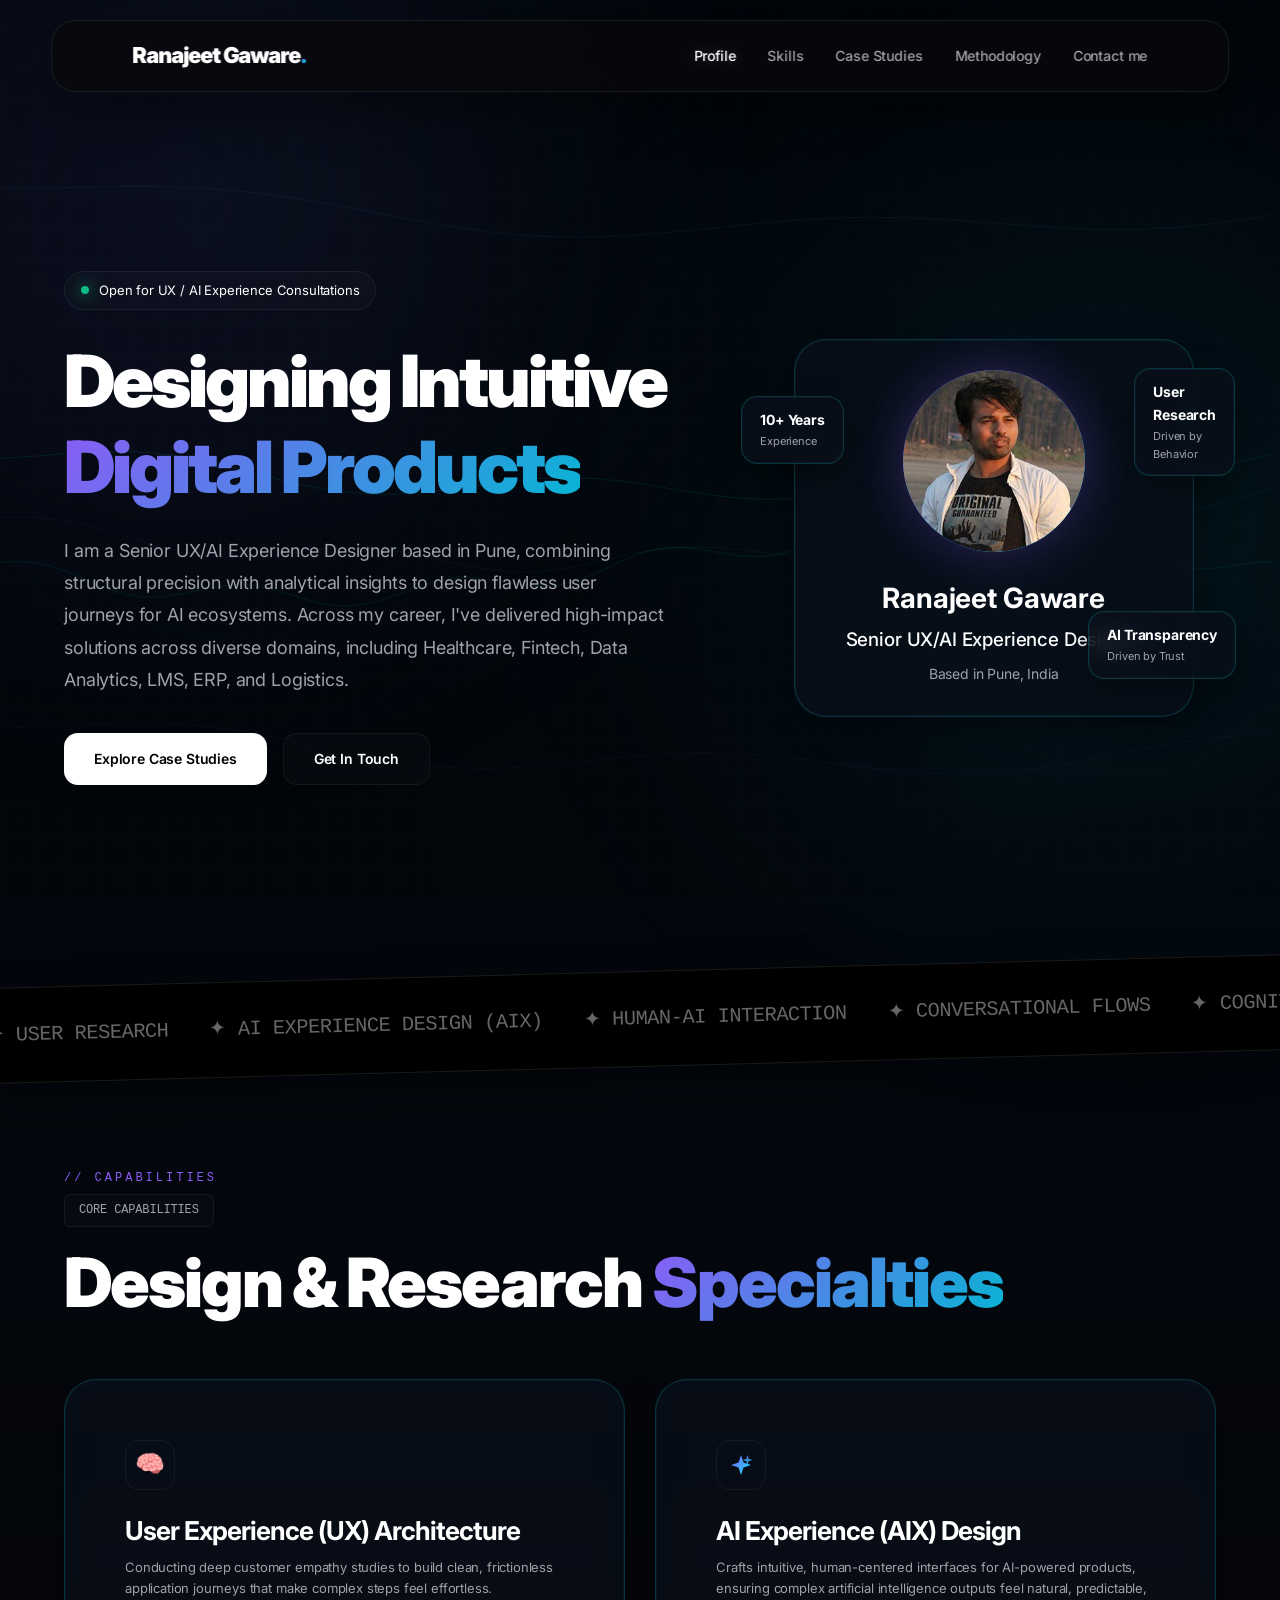
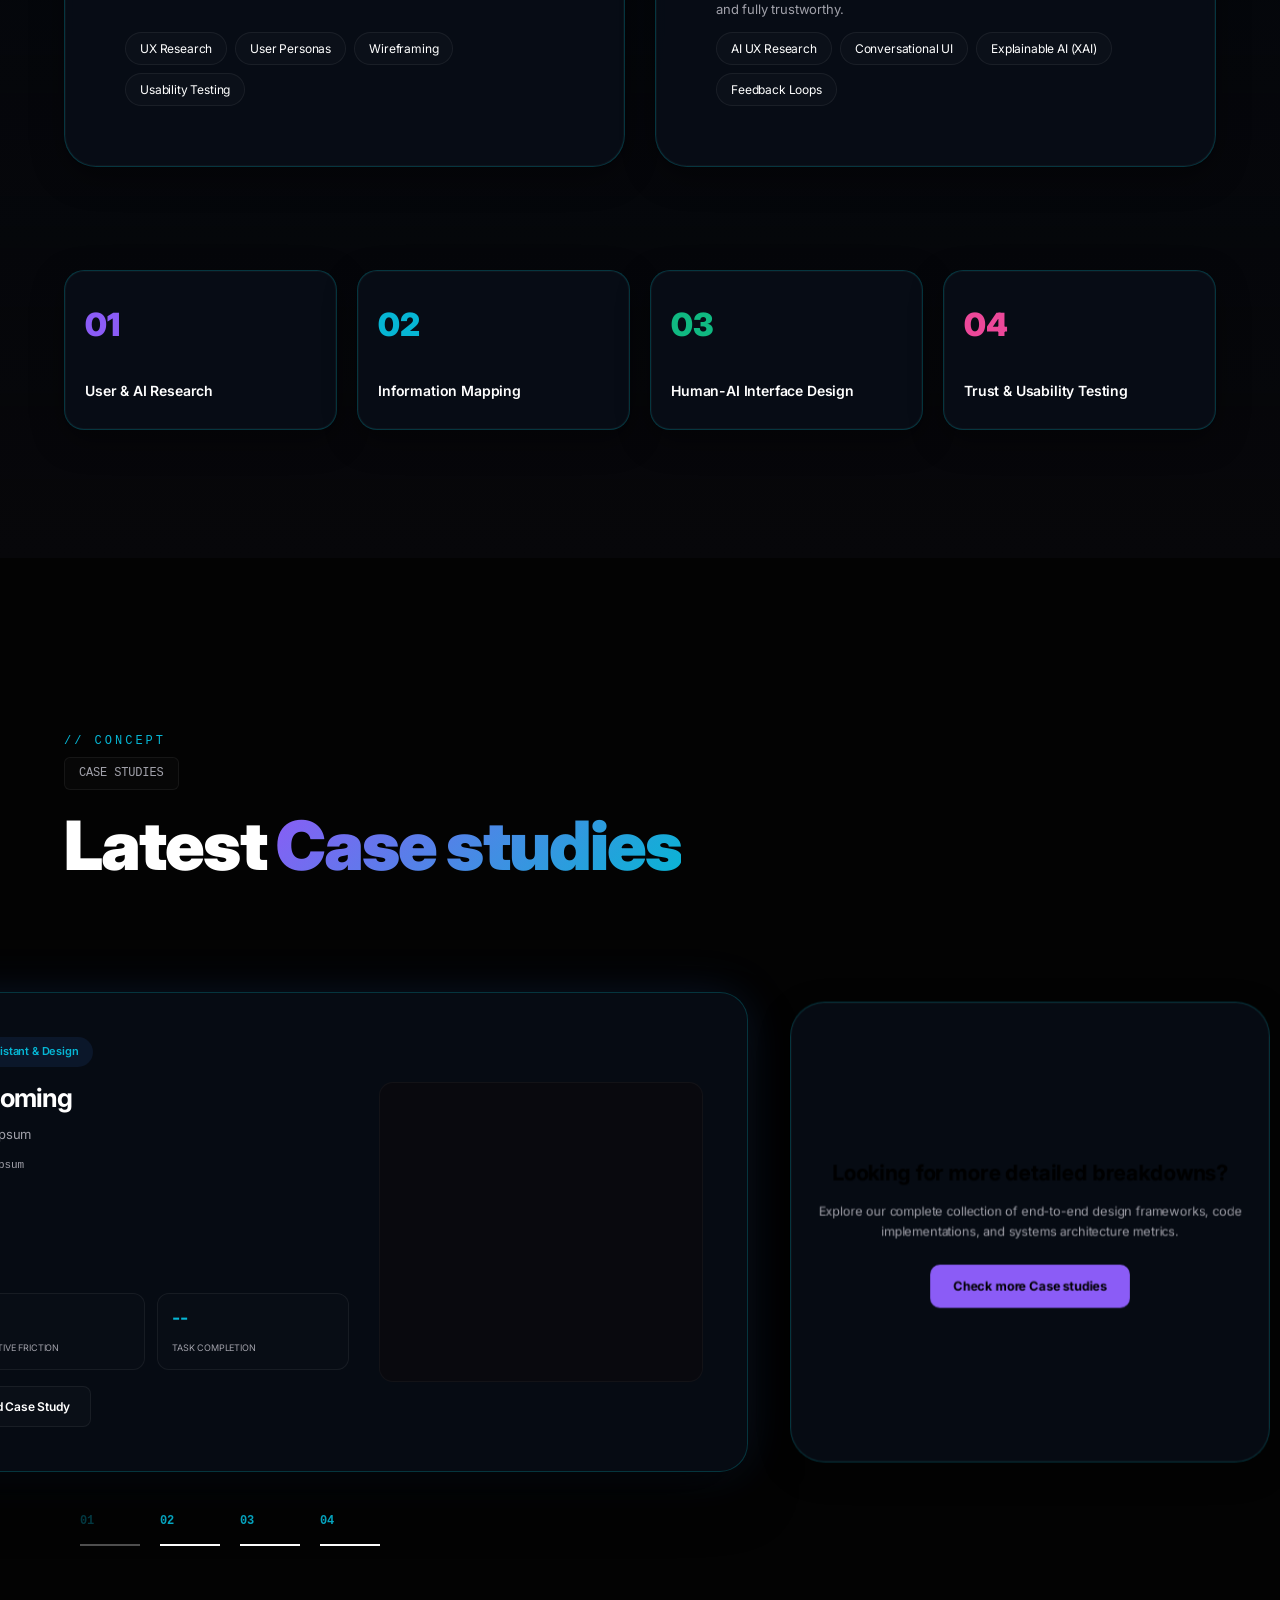
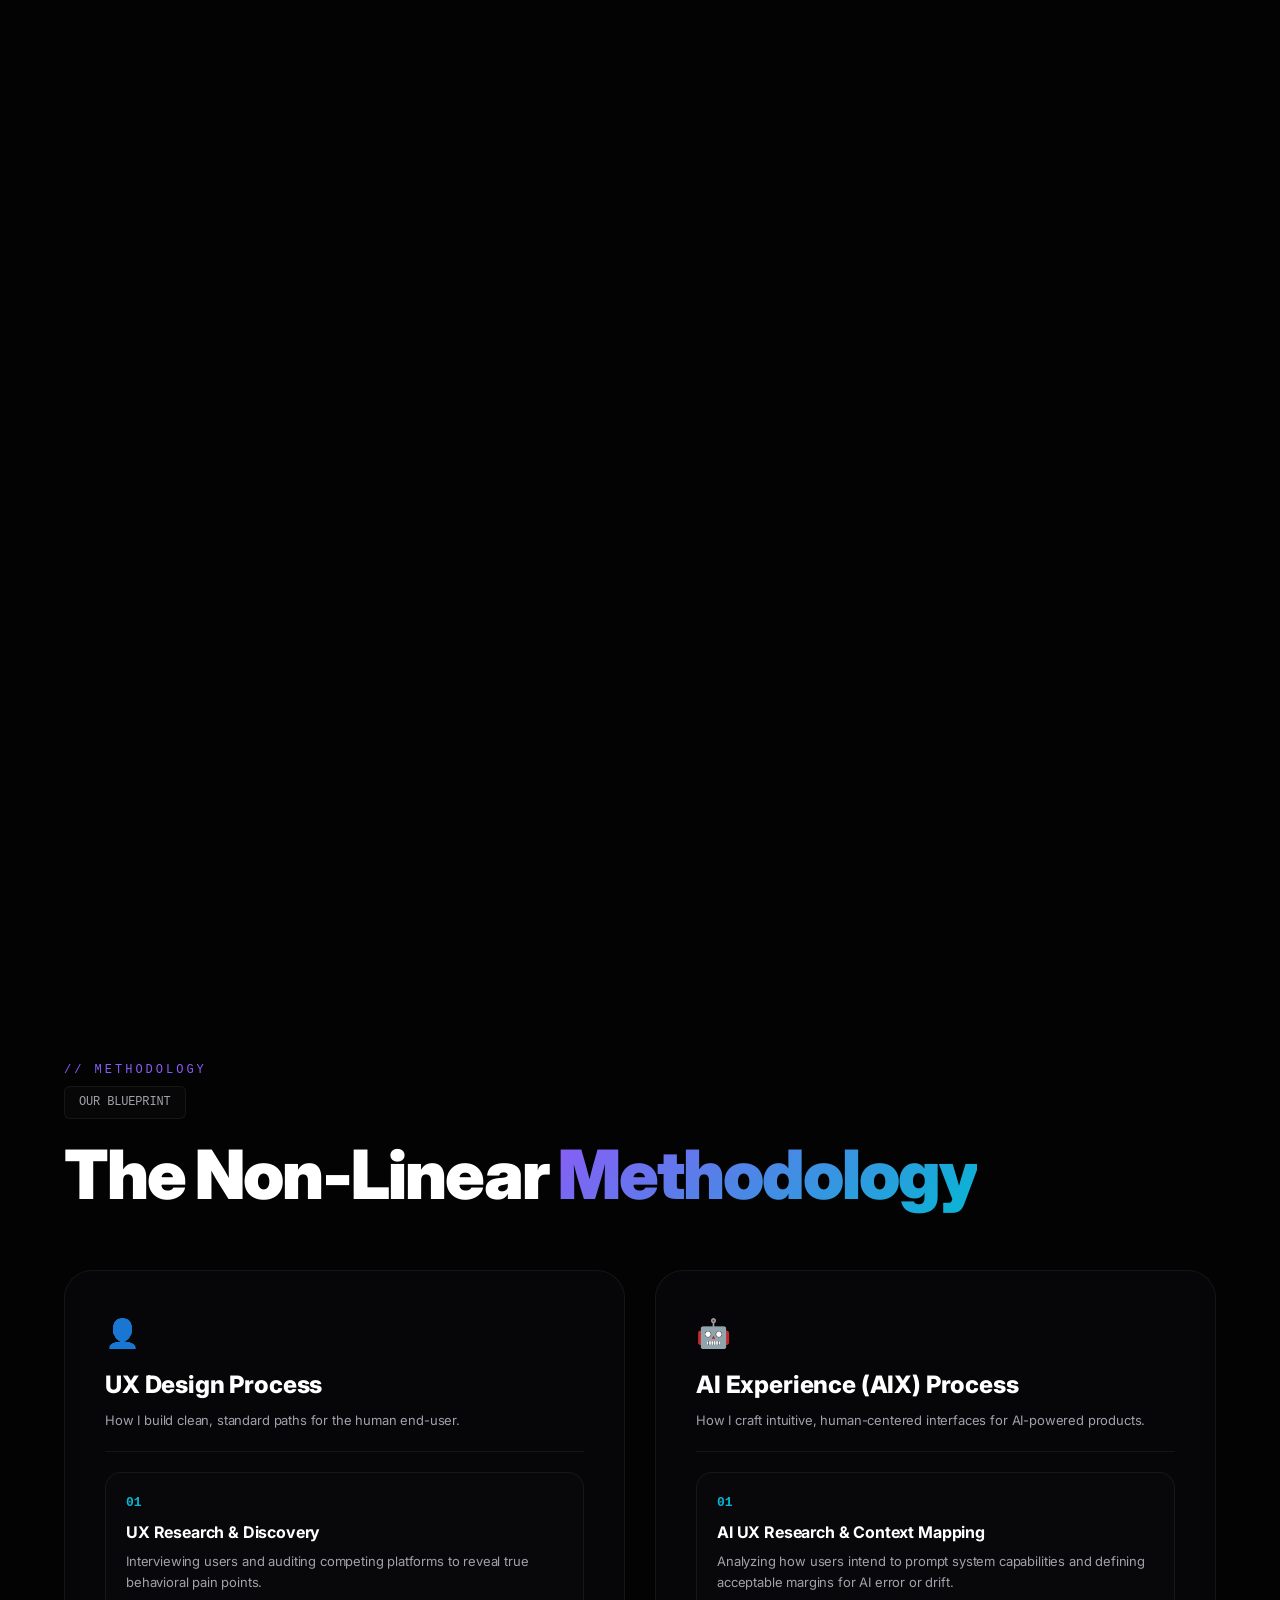
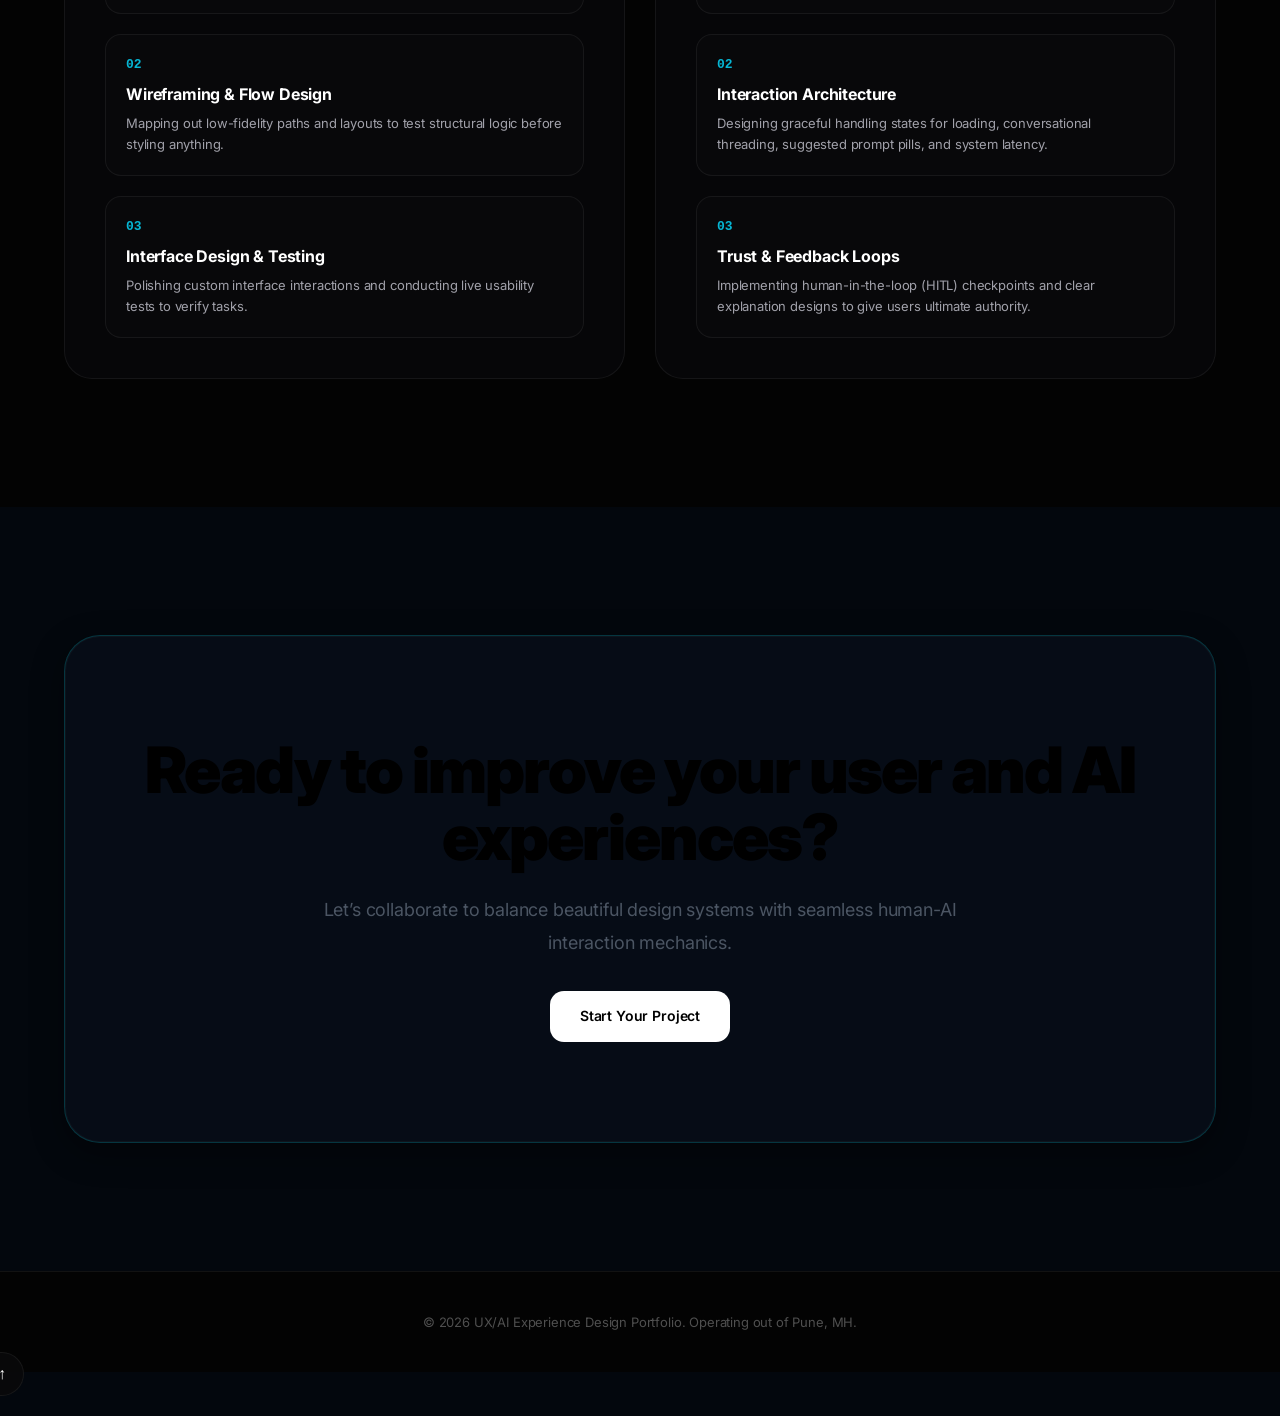
==== commit 5e23cf8e: "Update Index.html" ====
--- a/Index.html
+++ b/Index.html
@@ -124,8 +124,8 @@
                     <span></span>
                 </button>
                 <div class="menu" id="navMenu">
-                    <a href="home.html" class="active">Profile</a>
-                    <a href="#expertise">Skills</a>
+                    <a href="index.html" class="active">Profile</a>
+                    <a href="index.html#expertise">Skills</a>
                     <a href="cccc_copy.html">Case Studies</a>
                     <a href="Methodology.html">Methodology</a>
                     <a href="contact_me.html">Contact me</a>
@@ -847,4 +847,4 @@
     });
     </script>
 </body>
-</html>+</html>
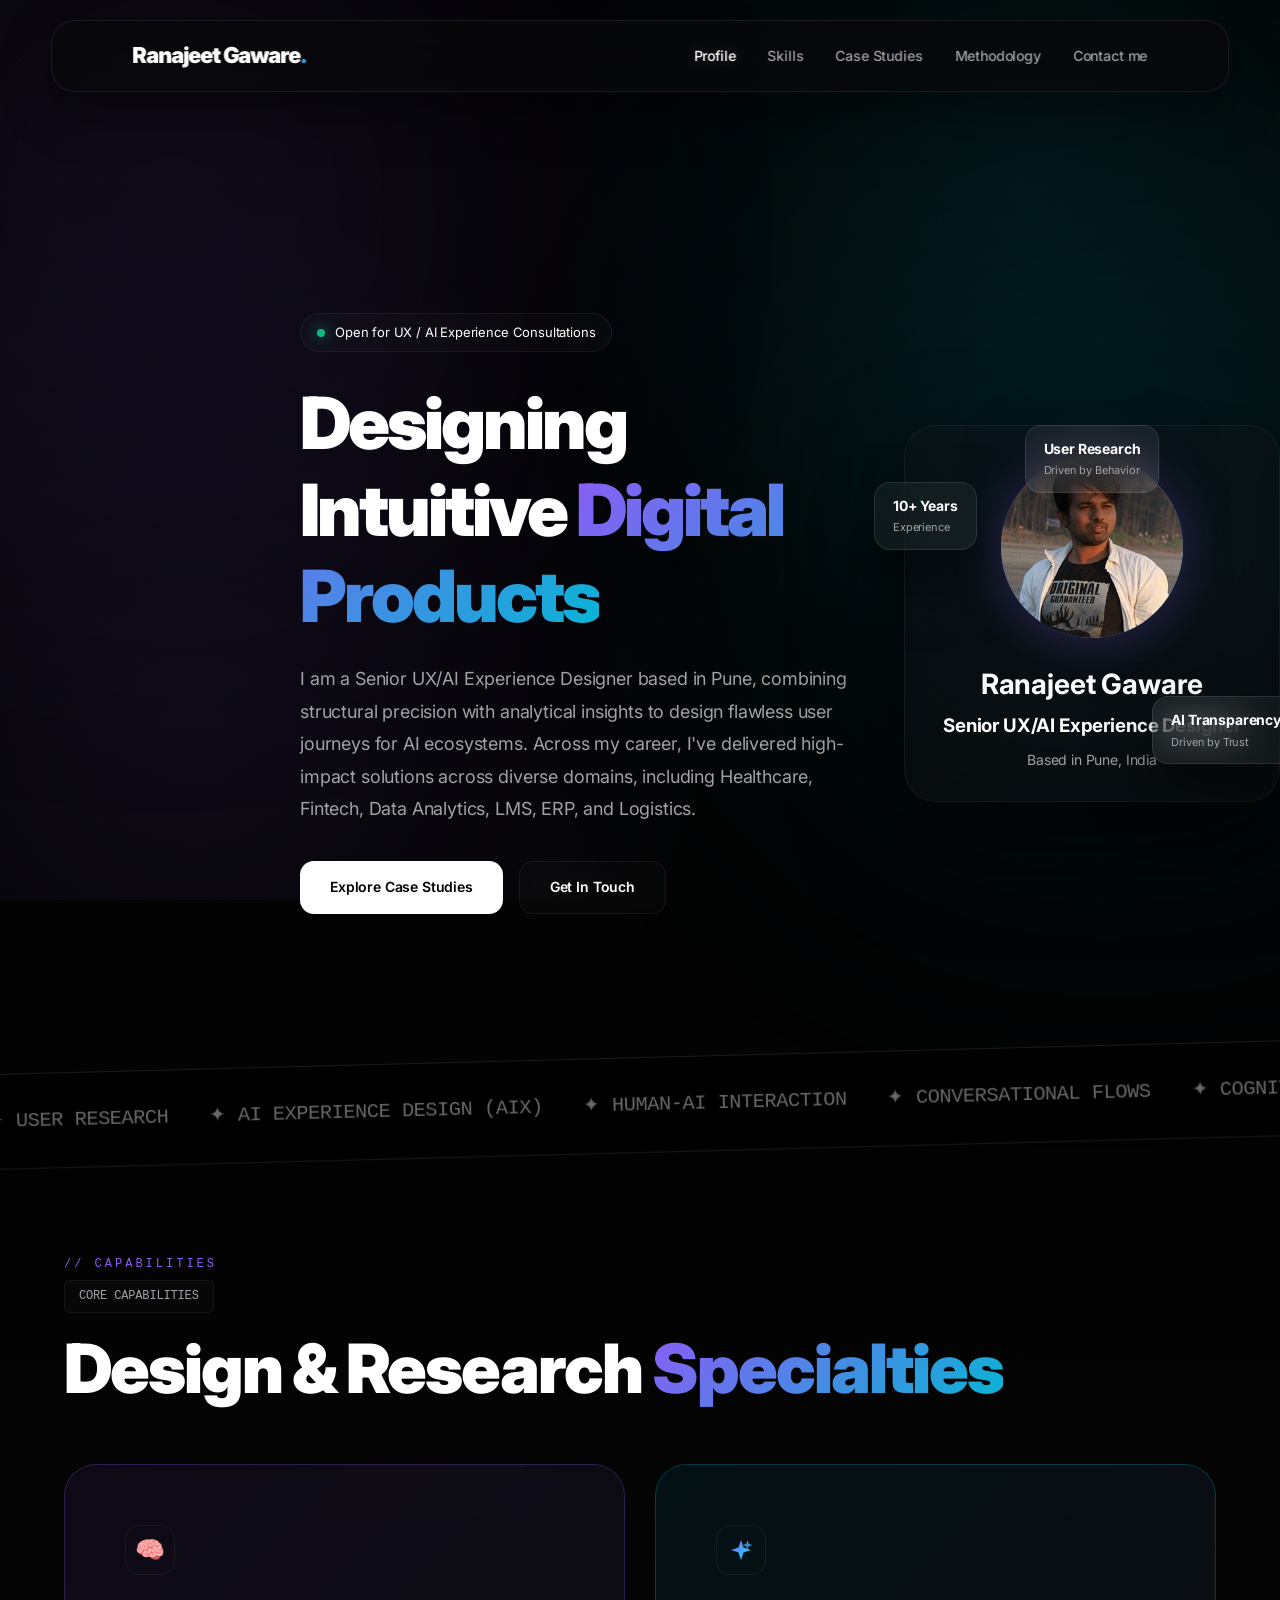
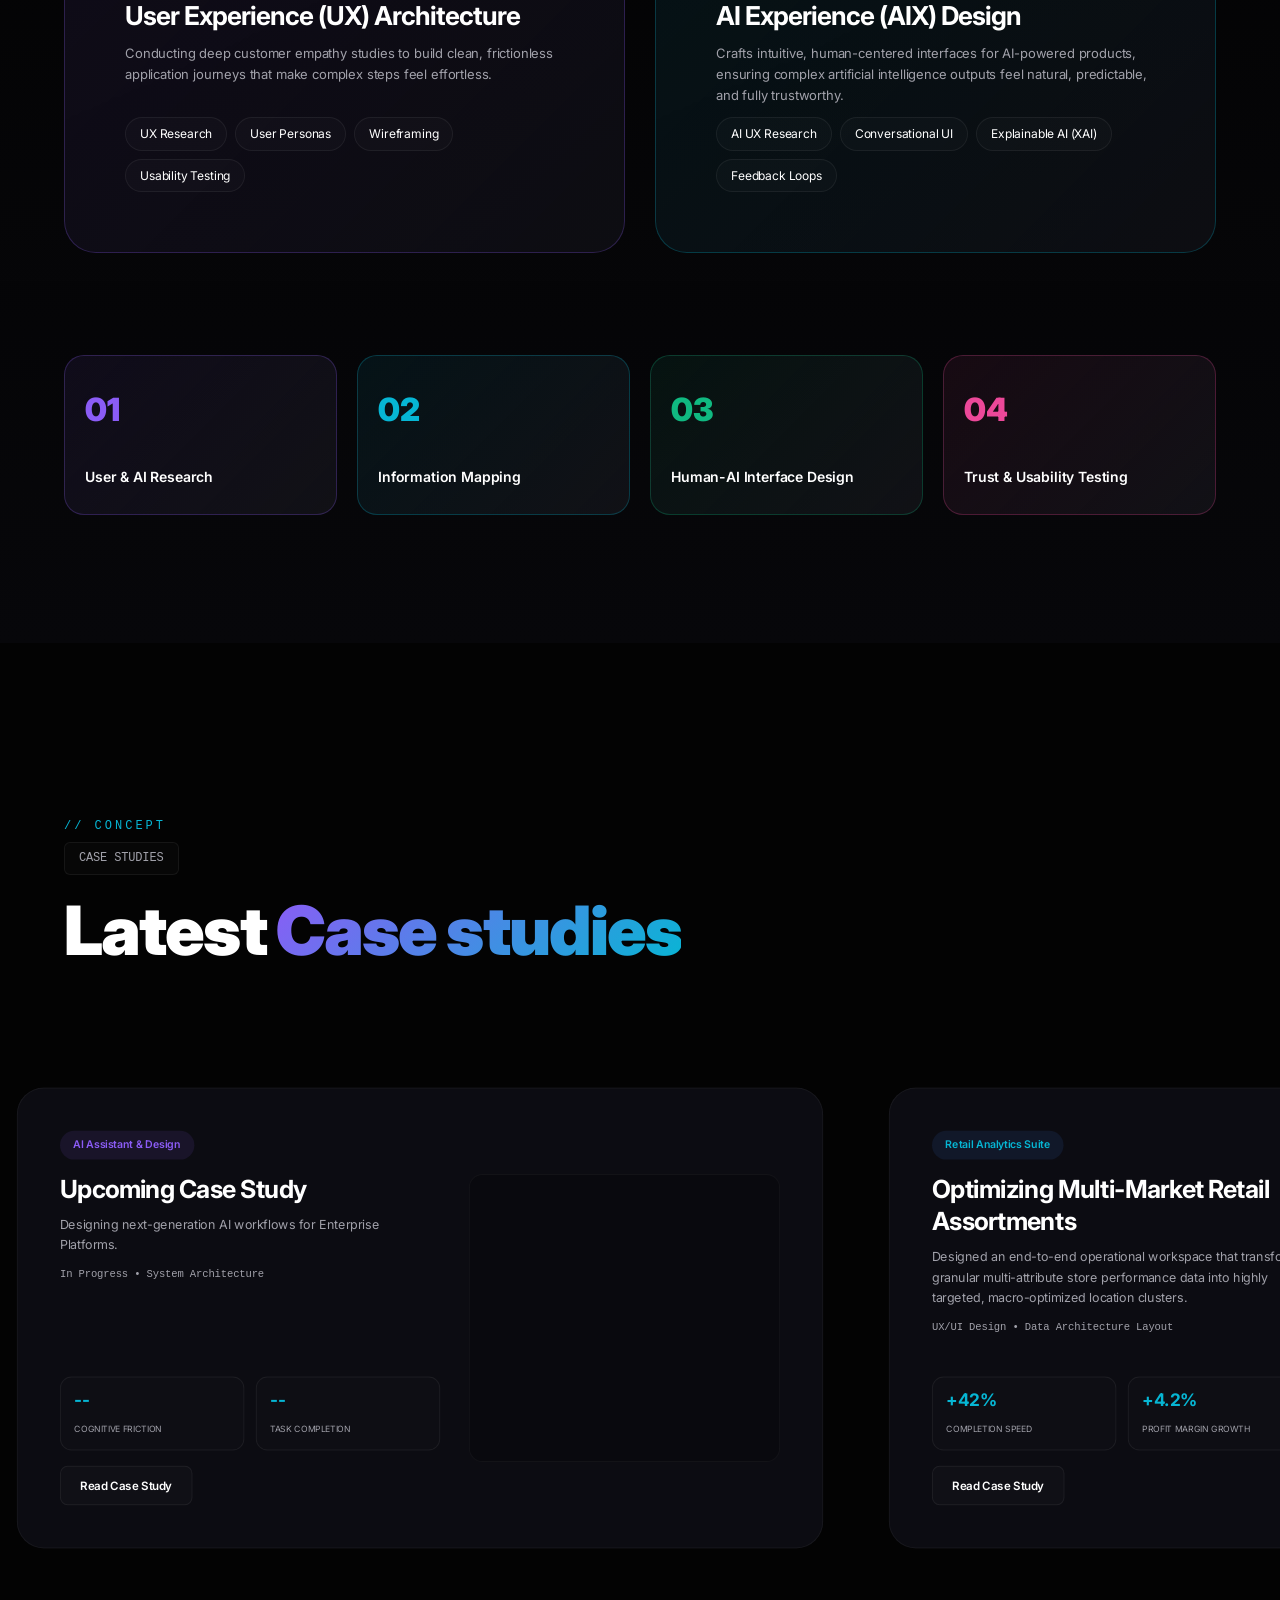
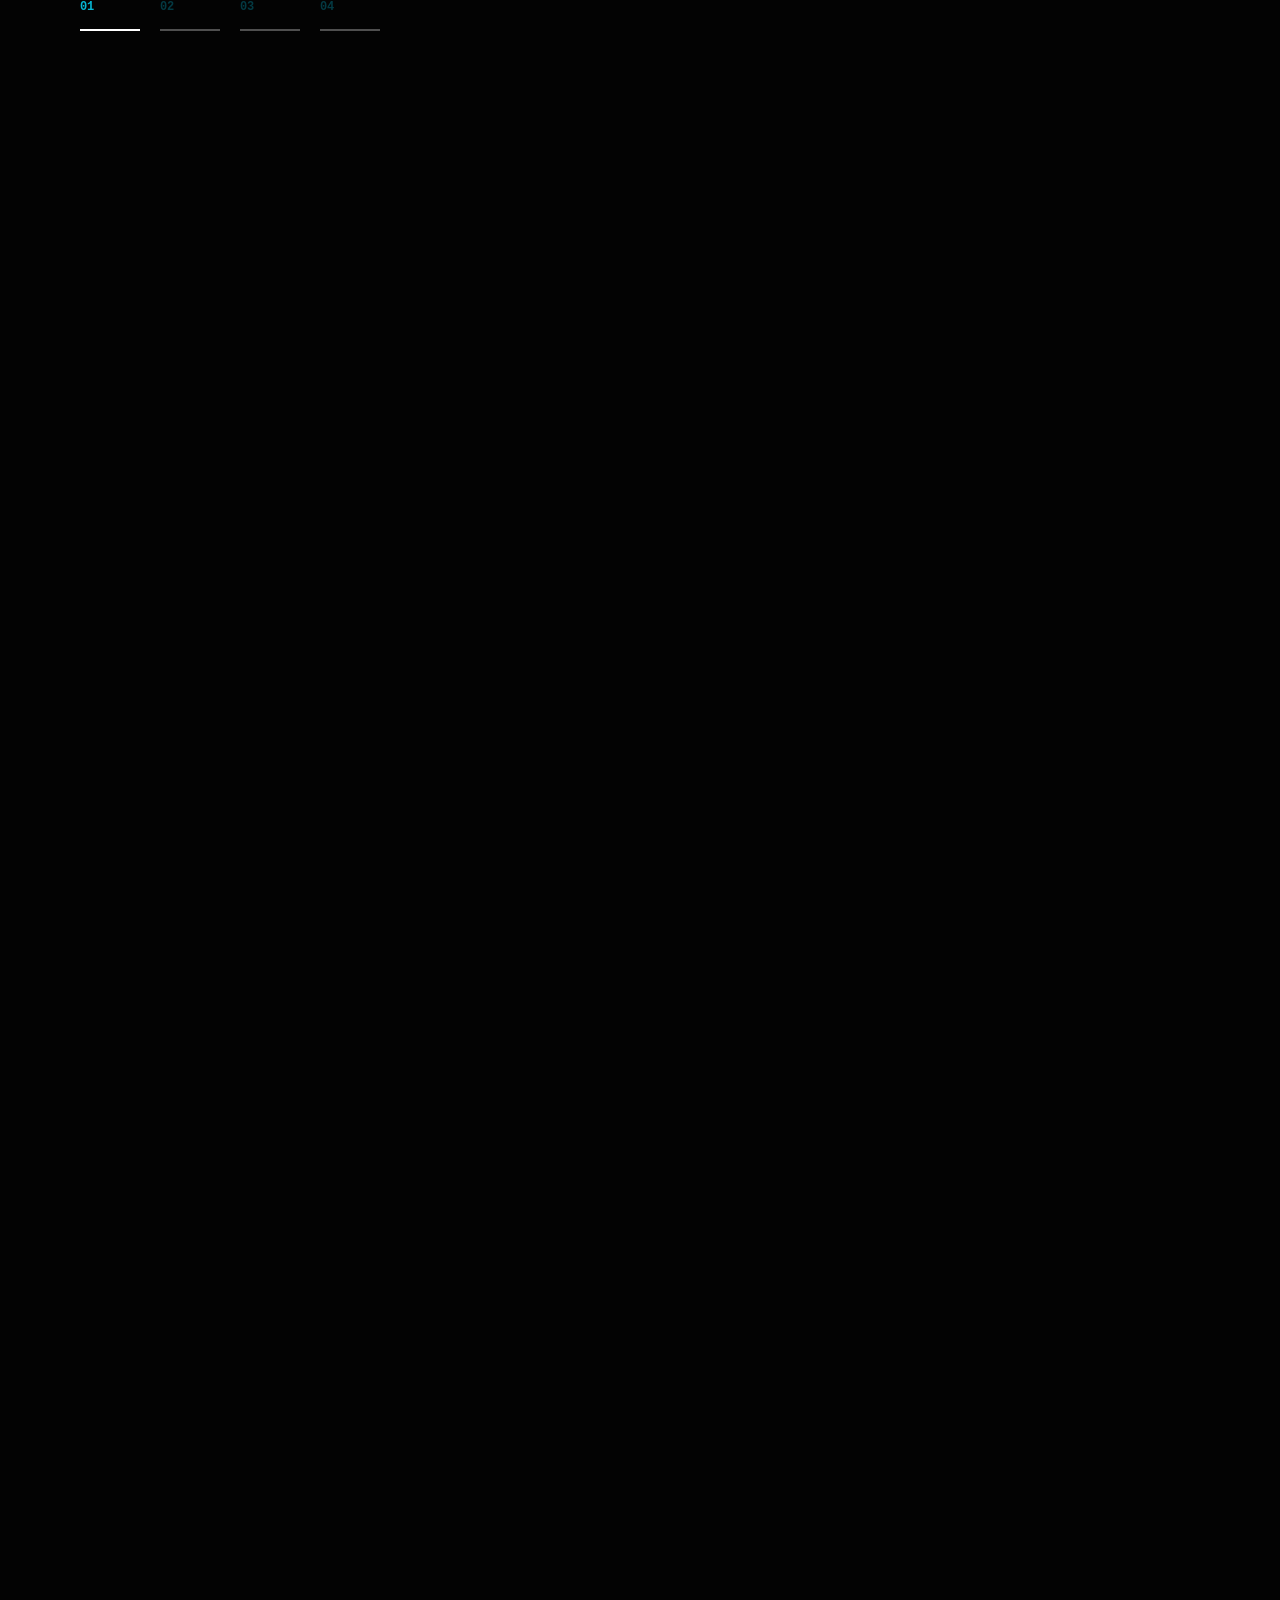
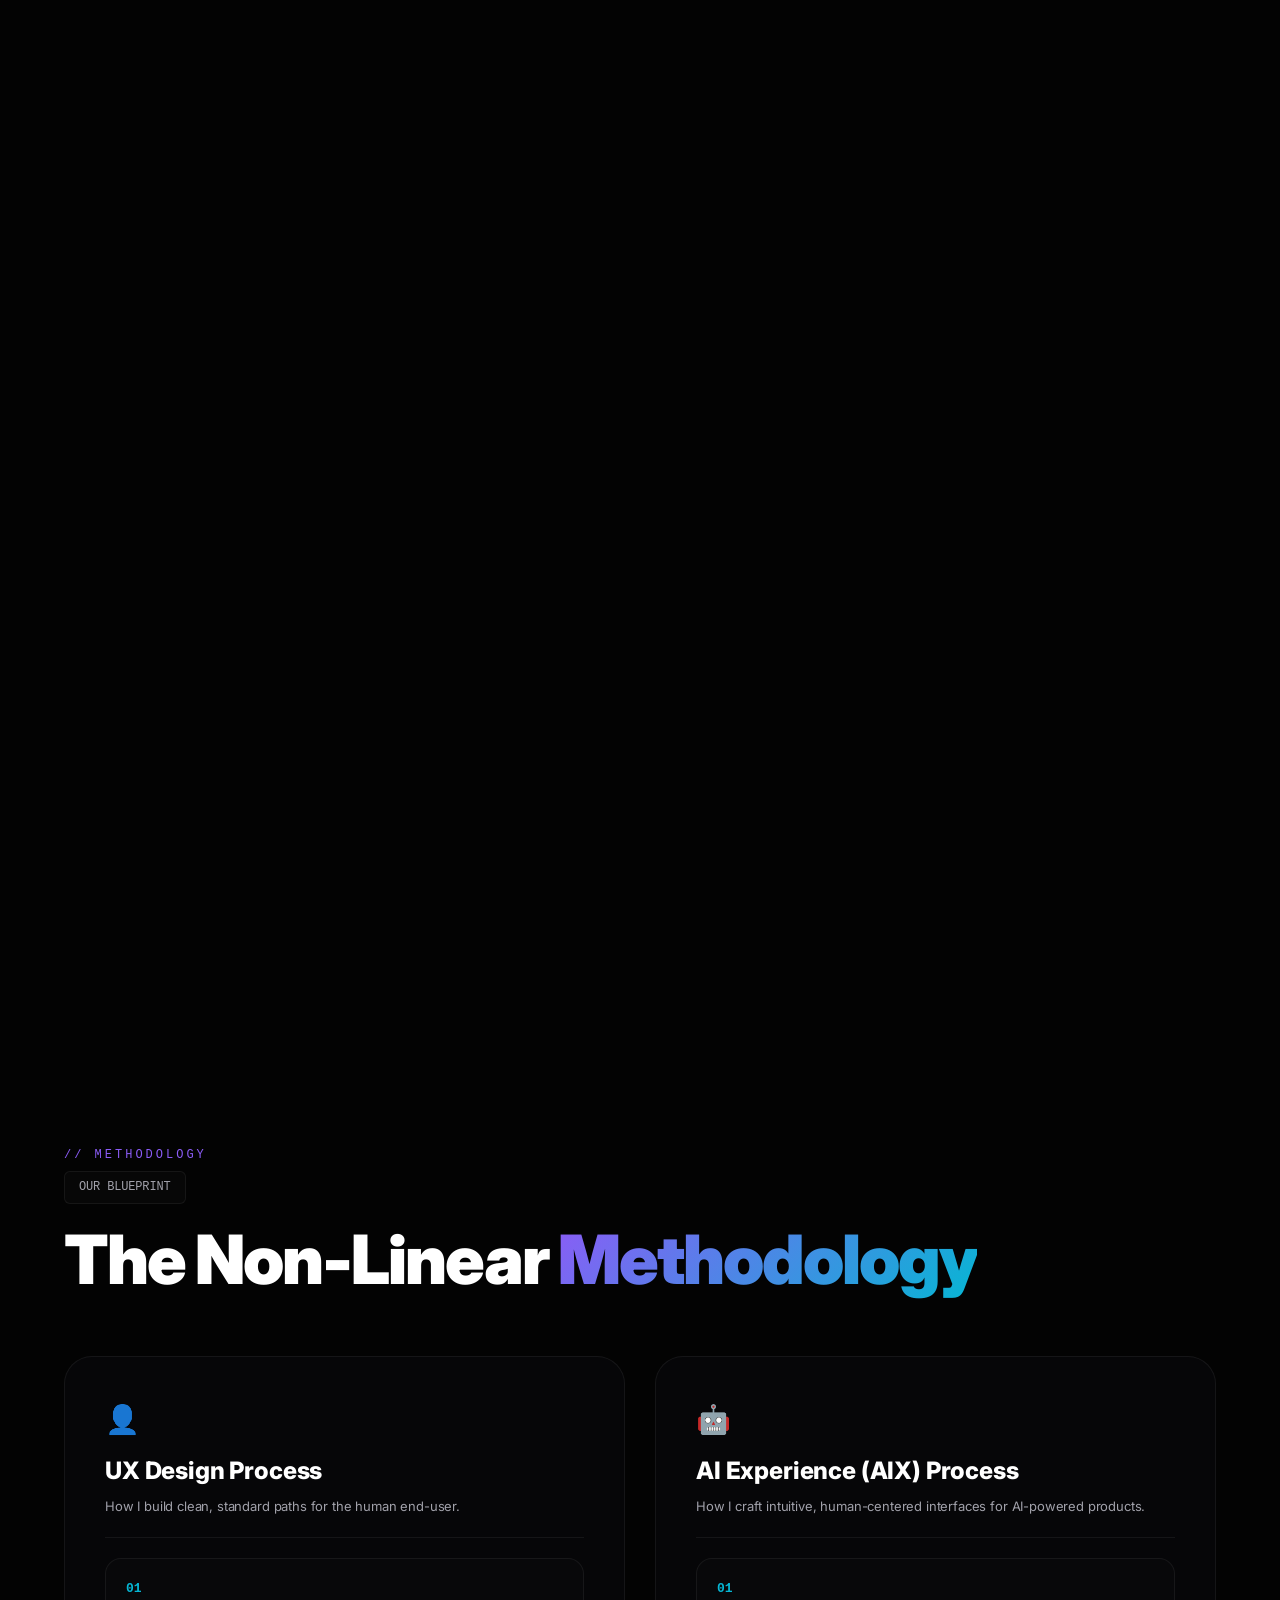
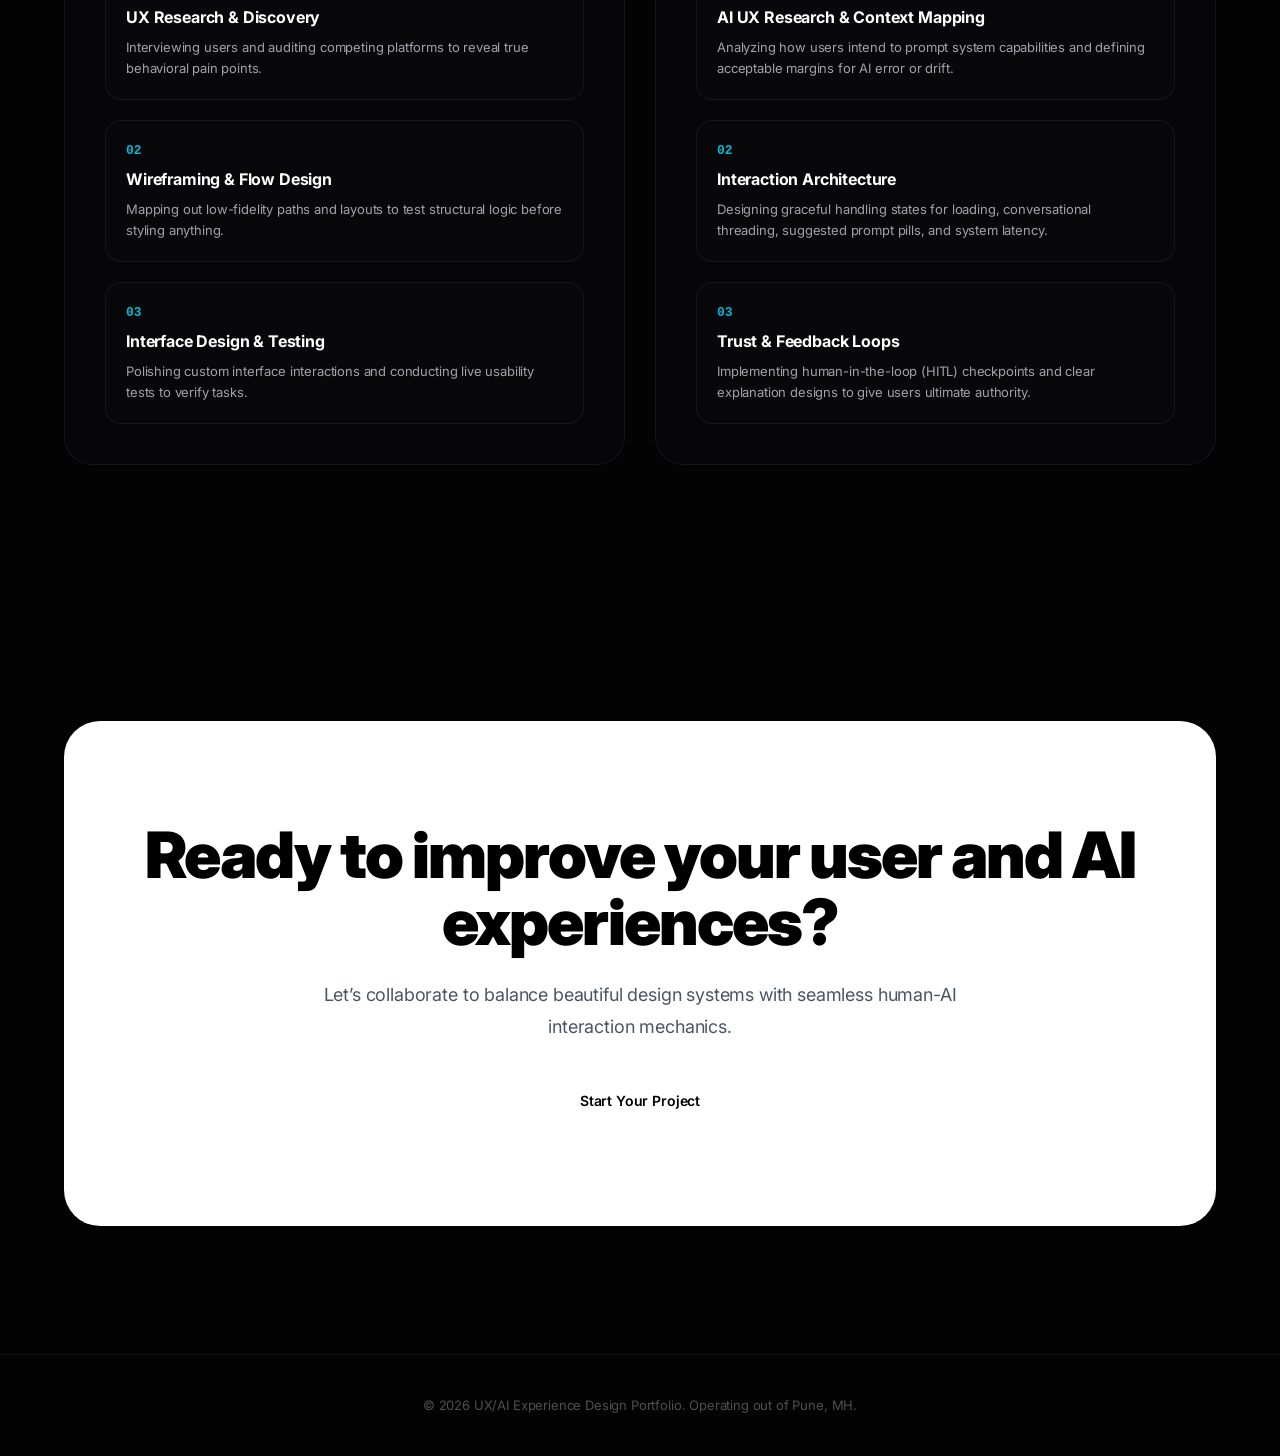
==== commit fa9ba6ba: "Update Index.html" ====
--- a/Index.html
+++ b/Index.html
@@ -4,116 +4,26 @@
     <meta charset="UTF-8">
     <meta name="viewport" content="width=device-width, initial-scale=1.0">
     <title>UX & AI Experience Designer Portfolio</title>
-    <link rel="stylesheet" href="style.css">
-    <!-- Google Fonts: Inter -->
+    <!-- Google Fonts -->
     <link rel="preconnect" href="https://fonts.googleapis.com">
     <link rel="preconnect" href="https://fonts.gstatic.com" crossorigin>
     <link href="https://fonts.googleapis.com/css2?family=Inter:wght@400;500;600;700;800;900&display=swap" rel="stylesheet">
-    <style>
-        .img1 {
-            width: 100%;
-            height: 100%;
-            object-fit: cover;
-            border-radius: 50%;
-        }
-
-        .img2 {
-            width: 100%;
-            height: 100%;
-            object-fit: cover;
-        }
-
-        /* Base Body Background Styling */
-        body {
-            position: relative;
-            background-color: #03070d;
-        }
-
-        /* 1. Global Page Background Canvas (Waves Animated across entire viewport) */
-        #globalWaveCanvas {
-            position: fixed;
-            top: 0;
-            left: 0;
-            width: 100vw;
-            height: 100vh;
-            pointer-events: none;
-            z-index: 0;
-            opacity: 0.18; /* Softened wave opacity across the whole page */
-        }
-
-        /* 2. Global Page Grid Overlay (Subtle HUD Grid across the entire page background) */
-        body::before {
-            content: "";
-            position: fixed;
-            inset: 0;
-            background-image: 
-                radial-gradient(circle at 20% 20%, rgba(0, 242, 254, 0.08) 0%, transparent 50%),
-                radial-gradient(circle at 80% 80%, rgba(79, 172, 254, 0.06) 0%, transparent 50%),
-                linear-gradient(to right, rgba(0, 242, 254, 0.02) 1px, transparent 1px),
-                linear-gradient(to bottom, rgba(0, 242, 254, 0.02) 1px, transparent 1px);
-            background-size: 100% 100%, 100% 100%, 32px 32px, 32px 32px;
-            pointer-events: none;
-            z-index: 0;
-            opacity: 0.25; /* Reduced grid opacity for a soft background presence */
-        }
-
-        /* Hero Wave Canvas Styling - Scoped overlay inside Hero Section */
-        .hero {
-            position: relative;
-            overflow: hidden;
-        }
-
-        #waveCanvas {
-            position: absolute;
-            top: 0;
-            left: 0;
-            width: 100%;
-            height: 100%;
-            pointer-events: none;
-            z-index: 1;
-            opacity: 0.3; /* Soft opacity for hero interactive wave overlay */
-        }
-
-        /* Ensure content sits above the canvas background layer */
-        header, section, .skills-marquee, footer, button#backToTop {
-            position: relative;
-            z-index: 2;
-        }
-
-        .hero .container {
-            position: relative;
-            z-index: 2;
-        }
-
-        /* Clean Glassmorphism Cards without individual internal grids */
-        .case-card, .expertise-card, .profile-card, .float-card, .feature-box, .cta-card {
-            background: rgba(8, 15, 26, 0.75) !important;
-            backdrop-filter: blur(12px);
-            -webkit-backdrop-filter: blur(12px);
-            border: 1px solid rgba(0, 242, 254, 0.18) !important;
-            box-shadow: 0 10px 32px 0 rgba(0, 0, 0, 0.4), inset 0 0 0 1px rgba(255, 255, 255, 0.03);
-            transition: all 0.3s ease;
-        }
-
-        .case-card:hover, .expertise-card:hover {
-            border-color: rgba(0, 242, 254, 0.45) !important;
-            box-shadow: 0 14px 40px 0 rgba(0, 242, 254, 0.12), inset 0 0 0 1px rgba(0, 242, 254, 0.25);
-        }
-    </style>
+    <!-- Custom CSS -->
+    <link rel="stylesheet" href="style.css">
 </head>
 <body>
 
-    <!-- FULL-PAGE SUBTLE WAVE BACKGROUND CANVAS -->
+    <!-- Full-Page Background Wave Canvas -->
     <canvas id="globalWaveCanvas"></canvas>
 
-    <!-- 1. SCROLL PROGRESS BAR -->
+    <!-- Scroll Progress Bar -->
     <div id="scroll-progress"></div>
 
-    <!-- 2. FLOATING GLOW CANVAS OBJECTS -->
+    <!-- Floating Background Glows -->
     <div class="glow one"></div>
     <div class="glow two"></div>
 
-    <!-- 3. NAVIGATION HEADER -->
+    <!-- Navigation Header -->
     <header>
         <div class="container">
             <nav>
@@ -124,8 +34,8 @@
                     <span></span>
                 </button>
                 <div class="menu" id="navMenu">
-                    <a href="index.html" class="active">Profile</a>
-                    <a href="index.html#expertise">Skills</a>
+                    <a href="home.html" class="active">Profile</a>
+                    <a href="#expertise">Skills</a>
                     <a href="cccc_copy.html">Case Studies</a>
                     <a href="Methodology.html">Methodology</a>
                     <a href="contact_me.html">Contact me</a>
@@ -134,7 +44,7 @@
         </div>
     </header>
 
-    <!-- 4. HERO SECTION (Personalized Profile with Interactive Wave Background) -->
+    <!-- Hero Section -->
     <section id="hero" class="hero">
         <canvas id="waveCanvas"></canvas>
         <div class="container">
@@ -151,26 +61,28 @@
                         <a href="#cta" class="btn btn-secondary">Get In Touch</a>
                     </div>
                 </div>
+
                 <div class="hero-right">
                     <div class="profile-card">
-                        <div class="avatar"><img src="pf.jpg" alt="Ranajeet Gaware Profile" class="img1"></div>
+                        <div class="avatar">
+                            <img src="pf.jpg" alt="Ranajeet Gaware Profile" class="profile-img">
+                        </div>
                         <div class="profile-name">
                             <h2 class="profile-title">Ranajeet Gaware</h2>
-                            <h3 style="font-weight:500;">Senior UX/AI Experience Designer</h3>
+                            <h3 class="profile-subtitle">Senior UX/AI Experience Designer</h3>
                             <p class="profile-role">Based in Pune, India</p>
                         </div>
                     </div>
                     <div class="float-card float-one">
-                      
-                            <h4>10+ Years</h4>
+                        <h4>10+ Years</h4>
                         <p>Experience</p>
                     </div>
                     <div class="float-card float-two">
                         <h4>AI Transparency</h4>
                         <p>Driven by Trust</p>
                     </div>
-                     <div class="float-card float-three" style="margin-left: 382px; margin-top: 29px;">
-                         <h4>User Research</h4>
+                    <div class="float-card float-three">
+                        <h4>User Research</h4>
                         <p>Driven by Behavior</p>
                     </div>  
                 </div>
@@ -178,7 +90,7 @@
         </div>
     </section>
 
-    <!-- 5. SKILLS MARQUEE -->
+    <!-- Skills Marquee -->
     <div class="skills-marquee">
         <div class="marquee">
             <div class="marquee-content">
@@ -194,7 +106,7 @@
         </div>
     </div>
 
-    <!-- 6. CORE SYSTEMS OF EXECUTION -->
+    <!-- Core Capabilities Section -->
     <section id="expertise" class="expertise">
         <div class="container">
             <div class="section-header">
@@ -203,7 +115,7 @@
             </div>
             
             <div class="expertise-grid">
-                <!-- Card 1: UX Focus -->
+                <!-- UX Card -->
                 <div class="expertise-card ux-card">
                     <div>
                         <div class="card-icon">🧠</div>
@@ -218,25 +130,21 @@
                     </div>
                 </div>
 
-                <!-- Card 2: AI Experience Focus -->
+                <!-- AIX Card -->
                 <div class="expertise-card aix-card">
                     <div>
                         <div class="card-icon">
-                     <svg width="24" height="24" viewBox="0 0 24 24" fill="none" xmlns="http://www.w3.org/2000/svg">
-  <defs>
-    <linearGradient id="ai-sparkle-gradient" x1="2" y1="2" x2="23.5" y2="22" gradientUnits="userSpaceOnUse">
-      <stop offset="0%" stop-color="#8B5CF6" />
-      <stop offset="100%" stop-color="#00F0FF" />
-    </linearGradient>
-  </defs>
-  
-  <!-- Primary Sparkle -->
-  <path d="M12 2L14.5 9.5L22 12L14.5 14.5L12 22L9.5 14.5L2 12L9.5 9.5L12 2Z" fill="url(#ai-sparkle-gradient)"/>
-  
-  <!-- Secondary Accent Sparkle -->
-  <path d="M18.5 2L19.7 5.8L23.5 7L19.7 8.2L18.5 12L17.3 8.2L13.5 7L17.3 5.8L18.5 2Z" fill="url(#ai-sparkle-gradient)" opacity="0.8"/>
-</svg>
-</div>
+                            <svg width="24" height="24" viewBox="0 0 24 24" fill="none" xmlns="http://www.w3.org/2000/svg">
+                                <defs>
+                                    <linearGradient id="ai-sparkle-gradient" x1="2" y1="2" x2="23.5" y2="22" gradientUnits="userSpaceOnUse">
+                                        <stop offset="0%" stop-color="#8B5CF6" />
+                                        <stop offset="100%" stop-color="#00F0FF" />
+                                    </linearGradient>
+                                </defs>
+                                <path d="M12 2L14.5 9.5L22 12L14.5 14.5L12 22L9.5 14.5L2 12L9.5 9.5L12 2Z" fill="url(#ai-sparkle-gradient)"/>
+                                <path d="M18.5 2L19.7 5.8L23.5 7L19.7 8.2L18.5 12L17.3 8.2L13.5 7L17.3 5.8L18.5 2Z" fill="url(#ai-sparkle-gradient)" opacity="0.8"/>
+                            </svg>
+                        </div>
                         <h3 class="card-title">AI Experience (AIX) Design</h3>
                         <p class="card-text">Crafts intuitive, human-centered interfaces for AI-powered products, ensuring complex artificial intelligence outputs feel natural, predictable, and fully trustworthy.</p>
                     </div>
@@ -249,7 +157,7 @@
                 </div>
             </div>
 
-            <!-- Quantitative Skill Validation Grid Below -->
+            <!-- Stats Grid -->
             <div class="feature-stats">
                 <div class="feature-box fb-1">
                     <div class="feature-number">01</div>
@@ -271,7 +179,7 @@
         </div>
     </section>
 
-    <!-- Home Page Case Studies Section -->
+    <!-- Case Studies Section -->
     <section class="scroll-carousel-section car_bg">
         <div class="carousel-sticky-wrapper">
             <div class="container">
@@ -281,18 +189,17 @@
                 </div>
             </div>
 
-            <!-- Horizontal Carousel Track Container -->
             <div class="carousel-track-container" id="carouselContainer">
-              <div class="carousel-track" id="caseStudiesTrack">
+                <div class="carousel-track" id="caseStudiesTrack">
                     
                     <!-- Card 1 -->
-                   <div class="case-card" data-index="1">
+                    <div class="case-card" data-index="1">
                         <div class="card-left">
                             <div>
                                 <span class="card-tag tag-purple">AI Assistant & Design</span>
-                                <h3 class="card-title">Upcoming</h3>
-                                <p class="card-text">Lorem Ipsum</p>
-                                <div class="card-meta">Lorem Ipsum</div>
+                                <h3 class="card-title">Upcoming Case Study</h3>
+                                <p class="card-text">Designing next-generation AI workflows for Enterprise Platforms.</p>
+                                <div class="card-meta">In Progress • System Architecture</div>
                             </div>
                             <div class="card-bottom-content">
                                 <div class="card-metrics">
@@ -317,11 +224,8 @@
                         </div>
                     </div>
 
-
                     <!-- Card 2 -->
-
-  <a href="cccc_copy.html" style="text-decoration: none;">
-                    <div class="case-card" data-index="2" >
+                    <div class="case-card" data-index="2">
                         <div class="card-left">
                             <div>
                                 <span class="card-tag tag-blue">Retail Analytics Suite</span>
@@ -337,44 +241,38 @@
                                     </div>
                                     <div class="metric-box">
                                         <span class="m-val">+4.2%</span>
-                                        <span class="m-lbl">PROFIT MARGIN GROW</span>
+                                        <span class="m-lbl">Profit Margin Growth</span>
                                     </div>
                                 </div>
-                                <a href="#" class="btn-case">Read Case Study</a>
-                            </div>
-                        </div>
-                    <a href="cccc_copy.html" style="text-decoration: none;">   <div class="card-right">
+                                <a href="cccc_copy.html" class="btn-case">Read Case Study</a>
+                            </div>
+                        </div>
+                        <div class="card-right">
                             <div class="wireframe-mockup layout-top">
                                 <div class="wf-header"><span class="dot"></span><span class="dot"></span><span class="dot"></span></div>
-                                <div class="wf-main-block"><img src="CS11.png" alt="Case Study Preview" class="img2"></div>
-                            </div></a> 
-                        </div>
-                    </div>
-                    </a>
-
-
-
-
-
-                   
+                                <div class="wf-main-block"><img src="CS11.png" alt="Case Study Preview" class="card-preview-img"></div>
+                            </div>
+                        </div>
+                    </div>
+
                     <!-- Card 3 -->
                     <div class="case-card" data-index="3">
                         <div class="card-left">
                             <div>
-                                <span class="card-tag tag-blue">AI Assistant & Design</span>
-                                <h3 class="card-title">Upcoming</h3>
-                                <p class="card-text">Lorem Ipsum</p>
-                                <div class="card-meta">Lorem Ipsum</div>
+                                <span class="card-tag tag-blue">Fintech & Data</span>
+                                <h3 class="card-title">Automated Risk Dashboard</h3>
+                                <p class="card-text">Streamlining multi-currency transaction risk evaluation for institutional investors.</p>
+                                <div class="card-meta">Fintech • Analytics</div>
                             </div>
                             <div class="card-bottom-content">
                                 <div class="card-metrics">
                                     <div class="metric-box">
-                                        <span class="m-val">--</span>
-                                        <span class="m-lbl">Cognitive Friction</span>
-                                    </div>
-                                    <div class="metric-box">
-                                        <span class="m-val">--</span>
-                                        <span class="m-lbl">Task Completion</span>
+                                        <span class="m-val">-35%</span>
+                                        <span class="m-lbl">Review Time</span>
+                                    </div>
+                                    <div class="metric-box">
+                                        <span class="m-val">99.4%</span>
+                                        <span class="m-lbl">Accuracy</span>
                                     </div>
                                 </div>
                                 <a href="#" class="btn-case">Read Case Study</a>
@@ -393,20 +291,20 @@
                     <div class="case-card" data-index="4">
                         <div class="card-left">
                             <div>
-                                <span class="card-tag tag-blue">AI Assistant & Design</span>
-                                <h3 class="card-title">Upcoming</h3>
-                                <p class="card-text">Lorem Ipsum</p>
-                                <div class="card-meta">Lorem Ipsum</div>
+                                <span class="card-tag tag-purple">Logistics & Supply Chain</span>
+                                <h3 class="card-title">Smart Fleet Routing Concept</h3>
+                                <p class="card-text">Intelligent predictive dispatch navigation for regional logistics providers.</p>
+                                <div class="card-meta">Logistics • Mobile Application</div>
                             </div>
                             <div class="card-bottom-content">
                                 <div class="card-metrics">
                                     <div class="metric-box">
-                                        <span class="m-val">--</span>
-                                        <span class="m-lbl">Cognitive Friction</span>
-                                    </div>
-                                    <div class="metric-box">
-                                        <span class="m-val">--</span>
-                                        <span class="m-lbl">Task Completion</span>
+                                        <span class="m-val">18%</span>
+                                        <span class="m-lbl">Fuel Savings</span>
+                                    </div>
+                                    <div class="metric-box">
+                                        <span class="m-val">4.9/5</span>
+                                        <span class="m-lbl">Driver CSAT</span>
                                     </div>
                                 </div>
                                 <a href="#" class="btn-case">Read Case Study</a>
@@ -421,25 +319,18 @@
                         </div>
                     </div>
 
-                    <!-- Card 5: Final Call-To-Action Card -->
+                    <!-- Card 5 (CTA Card) -->
                     <div class="case-card cta-card" data-index="5">
                         <div class="cta-card-content">
-                            <div class="cta-icon-wrapper">
-                                <div class="cta-circles">
-                                    <div class="circle c1"></div>
-                                    <div class="circle c2"></div>
-                                </div>
-                            </div>
-                            <h3 class="cta-title" sty>Looking for more detailed breakdowns?</h3>
+                            <h3 class="cta-title">Looking for more detailed breakdowns?</h3>
                             <p class="cta-desc">Explore our complete collection of end-to-end design frameworks, code implementations, and systems architecture metrics.</p>
-                            <a href="cccc_copy.html" class="btn-case-more">Check more Case studies</a>
-                        </div>
-                    </div>
-
-                </div>
-            </div>
-
-            <!-- Dynamic Step Indicators -->
+                            <a href="cccc_copy.html" class="btn-case-more">Check More Case Studies</a>
+                        </div>
+                    </div>
+
+                </div>
+            </div>
+
             <div class="carousel-indicators-container">
                 <div class="indicator-step active" data-step="1"><span class="step-num">01</span><span class="step-line"></span></div>
                 <div class="indicator-step" data-step="2"><span class="step-num">02</span><span class="step-line"></span></div>
@@ -449,7 +340,7 @@
         </div>
     </section>
 
-    <!-- 8. STRATEGY PROCESS LAB -->
+    <!-- Strategy Methodology Section -->
     <section id="process" class="process">
         <div class="container">
             <div class="section-header">
@@ -458,7 +349,7 @@
             </div>
 
             <div class="process-grid-split">
-                <!-- Track A: UX Design Process Column -->
+                <!-- Track A: UX -->
                 <div class="process-track-column">
                     <div class="track-header">
                         <span class="track-icon">👤</span>
@@ -483,7 +374,7 @@
                     </div>
                 </div>
 
-                <!-- Track B: AI Experience (AIX) Process Column -->
+                <!-- Track B: AIX -->
                 <div class="process-track-column">
                     <div class="track-header">
                         <span class="track-icon">🤖</span>
@@ -511,7 +402,7 @@
         </div>
     </section>
 
-    <!-- 9. CALL TO ACTION -->
+    <!-- CTA Section -->
     <section id="cta" class="cta">
         <div class="container">
             <div class="cta-card">
@@ -526,7 +417,7 @@
         </div>
     </section>
 
-    <!-- 10. FOOTER -->
+    <!-- Footer -->
     <footer class="footer">
         <div class="container">
             <div class="footer-bottom">
@@ -537,314 +428,41 @@
 
     <button id="backToTop" aria-label="Back to top">↑</button>
 
+    <!-- External Script Reference -->
+    <script src="script.js"></script>
+
+    <!-- Navigation JS Handler -->
     <script>
-    document.addEventListener('DOMContentLoaded', () => {
-        // Mobile Navigation Toggle
-        const navToggle = document.getElementById('navToggle');
-        const navMenu = document.getElementById('navMenu');
-
-        if (navToggle && navMenu) {
-            navToggle.addEventListener('click', () => {
-                navToggle.classList.toggle('active');
-                navMenu.classList.toggle('active');
-            });
-
-            navMenu.querySelectorAll('a').forEach(link => {
-                link.addEventListener('click', () => {
-                    navToggle.classList.remove('active');
-                    navMenu.classList.remove('active');
+        document.addEventListener('DOMContentLoaded', () => {
+            const navToggle = document.getElementById('navToggle');
+            const navMenu = document.getElementById('navMenu');
+            const navLinks = document.querySelectorAll('#navMenu a');
+
+            if (navToggle && navMenu) {
+                // Toggle mobile menu open/close
+                navToggle.addEventListener('click', (e) => {
+                    e.stopPropagation();
+                    navToggle.classList.toggle('active');
+                    navMenu.classList.toggle('active');
                 });
-            });
-        }
-
-        // Scroll Progress Bar & Back to Top
-        const progressBar = document.getElementById('scroll-progress');
-        const backToTopBtn = document.getElementById('backToTop');
-
-        window.addEventListener('scroll', () => {
-            const winScroll = document.documentElement.scrollTop || document.body.scrollTop;
-            const height = document.documentElement.scrollHeight - document.documentElement.clientHeight;
-            const scrolled = (winScroll / height) * 100;
-            
-            if (progressBar) {
-                progressBar.style.width = scrolled + '%';
-            }
-
-            if (backToTopBtn) {
-                if (winScroll > 300) {
-                    backToTopBtn.style.opacity = '1';
-                    backToTopBtn.style.pointerEvents = 'auto';
-                } else {
-                    backToTopBtn.style.opacity = '0';
-                    backToTopBtn.style.pointerEvents = 'none';
-                }
+
+                // Close menu when a navigation link is clicked
+                navLinks.forEach(link => {
+                    link.addEventListener('click', () => {
+                        navToggle.classList.remove('active');
+                        navMenu.classList.remove('active');
+                    });
+                });
+
+                // Close menu when clicking outside
+                document.addEventListener('click', (e) => {
+                    if (!navMenu.contains(e.target) && !navToggle.contains(e.target)) {
+                        navToggle.classList.remove('active');
+                        navMenu.classList.remove('active');
+                    }
+                });
             }
         });
-
-        if (backToTopBtn) {
-            backToTopBtn.addEventListener('click', () => {
-                window.scrollTo({ top: 0, behavior: 'smooth' });
-            });
-        }
-
-        // Global Subtle Background Wave Canvas Logic
-        const globalCanvas = document.getElementById('globalWaveCanvas');
-        if (globalCanvas) {
-            const gCtx = globalCanvas.getContext('2d');
-
-            function resizeGlobalCanvas() {
-                globalCanvas.width = window.innerWidth;
-                globalCanvas.height = window.innerHeight;
-            }
-
-            window.addEventListener('resize', resizeGlobalCanvas);
-            resizeGlobalCanvas();
-
-            const globalWaves = [
-                { yOffset: 0.2, length: 0.002, amplitude: 50, frequency: 0.01, color: 'rgba(79, 172, 254, 0.4)', speed: 0.003 },
-                { yOffset: 0.5, length: 0.0025, amplitude: 40, frequency: 0.015, color: 'rgba(0, 242, 254, 0.5)', speed: 0.005 },
-                { yOffset: 0.8, length: 0.002, amplitude: 45, frequency: 0.012, color: 'rgba(139, 92, 246, 0.35)', speed: 0.004 }
-            ];
-
-            let globalTime = 0;
-
-            function animateGlobalWaves() {
-                gCtx.clearRect(0, 0, globalCanvas.width, globalCanvas.height);
-
-                globalWaves.forEach((wave) => {
-                    gCtx.beginPath();
-                    gCtx.strokeStyle = wave.color;
-                    gCtx.lineWidth = 1;
-
-                    for (let x = 0; x < globalCanvas.width; x += 10) {
-                        let y = (globalCanvas.height * wave.yOffset) + 
-                                Math.sin(x * wave.length + globalTime * wave.speed) * wave.amplitude + 
-                                Math.cos(x * wave.frequency + globalTime) * 12;
-
-                        if (x === 0) {
-                            gCtx.moveTo(x, y);
-                        } else {
-                            gCtx.lineTo(x, y);
-                        }
-                    }
-                    gCtx.stroke();
-                });
-
-                globalTime += 0.02;
-                requestAnimationFrame(animateGlobalWaves);
-            }
-
-            animateGlobalWaves();
-        }
-
-        // Hero Wave Canvas & Mouse Interaction Logic
-        const canvas = document.getElementById('waveCanvas');
-        if (canvas) {
-            const ctx = canvas.getContext('2d');
-
-            function resizeCanvas() {
-                canvas.width = canvas.parentElement.offsetWidth;
-                canvas.height = canvas.parentElement.offsetHeight;
-            }
-
-            window.addEventListener('resize', resizeCanvas);
-            resizeCanvas();
-
-            const mouse = {
-                x: canvas.width / 2,
-                y: canvas.height / 2,
-                targetX: canvas.width / 2,
-                targetY: canvas.height / 2
-            };
-
-            window.addEventListener('mousemove', (e) => {
-                const rect = canvas.getBoundingClientRect();
-                mouse.targetX = e.clientX - rect.left;
-                mouse.targetY = e.clientY - rect.top;
-            });
-
-            const waves = [
-                { yOffset: 0.5, length: 0.003, amplitude: 40, frequency: 0.02, color: 'rgba(79, 172, 254, 0.15)', speed: 0.01 },
-                { yOffset: 0.55, length: 0.005, amplitude: 30, frequency: 0.03, color: 'rgba(0, 242, 254, 0.2)', speed: 0.015 },
-                { yOffset: 0.6, length: 0.002, amplitude: 50, frequency: 0.015, color: 'rgba(79, 172, 254, 0.08)', speed: 0.008 }
-            ];
-
-            let time = 0;
-
-            function animateWaves() {
-                mouse.x += (mouse.targetX - mouse.x) * 0.05;
-                mouse.y += (mouse.targetY - mouse.y) * 0.05;
-
-                ctx.clearRect(0, 0, canvas.width, canvas.height);
-
-                waves.forEach((wave) => {
-                    ctx.beginPath();
-                    ctx.strokeStyle = wave.color;
-                    ctx.lineWidth = 1.5;
-
-                    for (let x = 0; x < canvas.width; x += 5) {
-                        let distX = x - mouse.x;
-                        let distY = (canvas.height * wave.yOffset) - mouse.y;
-                        let distance = Math.sqrt(distX * distX + distY * distY);
-                        
-                        let mouseEffect = 0;
-                        if (distance < 250) {
-                            mouseEffect = (1 - distance / 250) * 30 * Math.sin(time * 2);
-                        }
-
-                        let y = (canvas.height * wave.yOffset) + 
-                                Math.sin(x * wave.length + time * wave.speed) * wave.amplitude + 
-                                Math.cos(x * wave.frequency + time) * 10 + 
-                                (mouse.y - canvas.height * wave.yOffset) * (1 / (distance * 0.05 + 1)) * 0.2;
-
-                        if (x === 0) {
-                            ctx.moveTo(x, y);
-                        } else {
-                            ctx.lineTo(x, y);
-                        }
-                    }
-                    ctx.stroke();
-                });
-
-                time += 0.05;
-                requestAnimationFrame(animateWaves);
-            }
-
-            animateWaves();
-        }
-
-        // Case Studies Scroll Carousel Logic
-        const section = document.querySelector('.scroll-carousel-section');
-        const container = document.getElementById('carouselContainer');
-        const track = document.getElementById('caseStudiesTrack');
-        const indicators = document.querySelectorAll('.indicator-step');
-        
-        if (!section || !track || !container) return;
-
-        let isVisible = false;
-        let currentTranslate = 0;
-        
-        let isDragging = false;
-        let startX = 0;
-        let prevTranslate = 0;
-
-        const sectionObserver = new IntersectionObserver((entries) => {
-            entries.forEach(entry => { isVisible = entry.isIntersecting; });
-        }, { threshold: 0.01 });
-        sectionObserver.observe(section);
-
-        const getMaxMove = () => {
-            return track.scrollWidth - window.innerWidth + parseFloat(getComputedStyle(container).paddingLeft || 40);
-        };
-
-        const updateActiveStates = () => {
-            const cards = document.querySelectorAll('.case-card');
-            const viewportCenter = window.innerWidth / 2;
-            let closestCardIndex = 1;
-            let smallestDistance = Infinity;
-
-            cards.forEach((card) => {
-                const rect = card.getBoundingClientRect();
-                const cardCenter = rect.left + (rect.width / 2);
-                const distanceFromCenter = Math.abs(viewportCenter - cardCenter);
-
-                if (distanceFromCenter < smallestDistance) {
-                    smallestDistance = distanceFromCenter;
-                    closestCardIndex = parseInt(card.getAttribute('data-index'));
-                }
-            });
-
-            cards.forEach((card) => {
-                if (parseInt(card.getAttribute('data-index')) === closestCardIndex) {
-                    card.classList.add('active-card');
-                } else {
-                    card.classList.remove('active-card');
-                }
-            });
-
-            const activeIndicatorNum = Math.min(4, closestCardIndex);
-            indicators.forEach((indicator) => {
-                const stepNum = parseInt(indicator.getAttribute('data-step'));
-                if (stepNum === activeIndicatorNum) {
-                    indicator.classList.add('active');
-                } else {
-                    indicator.classList.remove('active');
-                }
-            });
-        };
-
-        window.addEventListener('scroll', () => {
-            if (!isVisible || isDragging || window.innerWidth <= 968) return;
-
-            const sectionTop = section.offsetTop;
-            const sectionHeight = section.offsetHeight;
-            const windowHeight = window.innerHeight;
-            const scrollPosition = window.scrollY;
-
-            const scrollRange = sectionHeight - windowHeight;
-            const relativeScroll = scrollPosition - sectionTop;
-            
-            let progress = relativeScroll / scrollRange;
-            progress = Math.max(0, Math.min(1, progress));
-
-            currentTranslate = -(progress * getMaxMove());
-            track.style.transform = `translateX(${currentTranslate}px)`;
-            
-            updateActiveStates();
-        });
-
-        const dragStart = (e) => {
-            if (window.innerWidth <= 968) return;
-            isDragging = true;
-            startX = (e.type === 'touchstart') ? e.touches[0].clientX : e.clientX;
-            prevTranslate = currentTranslate;
-            track.style.transition = 'none';
-        };
-
-        const dragMove = (e) => {
-            if (!isDragging) return;
-            const currentX = (e.type === 'touchmove') ? e.touches[0].clientX : e.clientX;
-            const currentMovedDistance = currentX - startX;
-            
-            currentTranslate = prevTranslate + currentMovedDistance;
-            
-            const maxMove = -getMaxMove();
-            if (currentTranslate > 0) currentTranslate = 0;
-            if (currentTranslate < maxMove) currentTranslate = maxMove;
-
-            track.style.transform = `translateX(${currentTranslate}px)`;
-            updateActiveStates();
-        };
-
-        const dragEnd = () => {
-            if (!isDragging) return;
-            isDragging = false;
-            track.style.transition = 'transform 0.4s cubic-bezier(0.25, 1, 0.5, 1)';
-            
-            if (isVisible) {
-                const maxMove = getMaxMove();
-                const progress = Math.abs(currentTranslate) / maxMove;
-                const sectionTop = section.offsetTop;
-                const scrollRange = section.offsetHeight - window.innerHeight;
-                
-                window.scrollTo({
-                    top: sectionTop + (progress * scrollRange),
-                    behavior: 'auto'
-                });
-            }
-        };
-
-        container.addEventListener('mousedown', dragStart);
-        container.addEventListener('mousemove', dragMove);
-        window.addEventListener('mouseup', dragEnd);
-        container.addEventListener('mouseleave', dragEnd);
-
-        container.addEventListener('touchstart', dragStart, { passive: true });
-        container.addEventListener('touchmove', dragMove, { passive: true });
-        window.addEventListener('touchend', dragEnd);
-        
-        setTimeout(() => updateActiveStates(), 100);
-    });
     </script>
 </body>
 </html>
